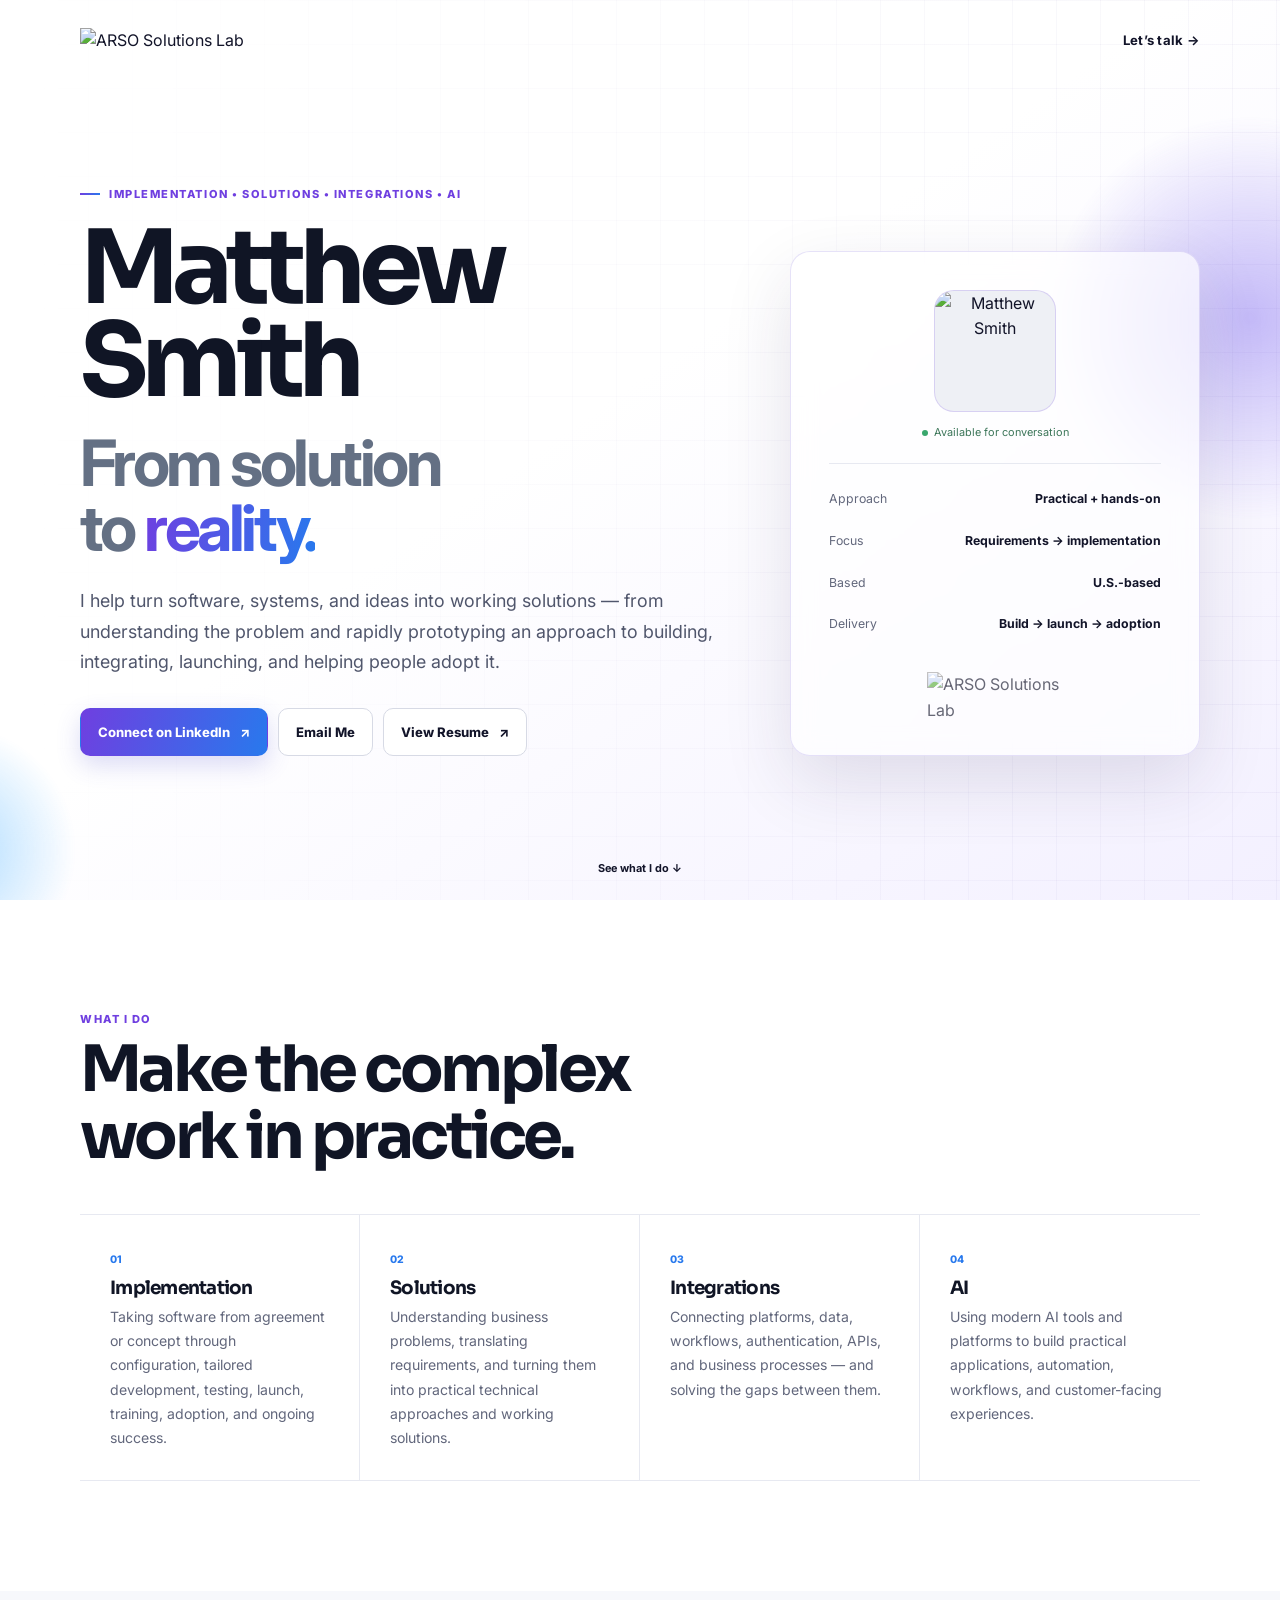
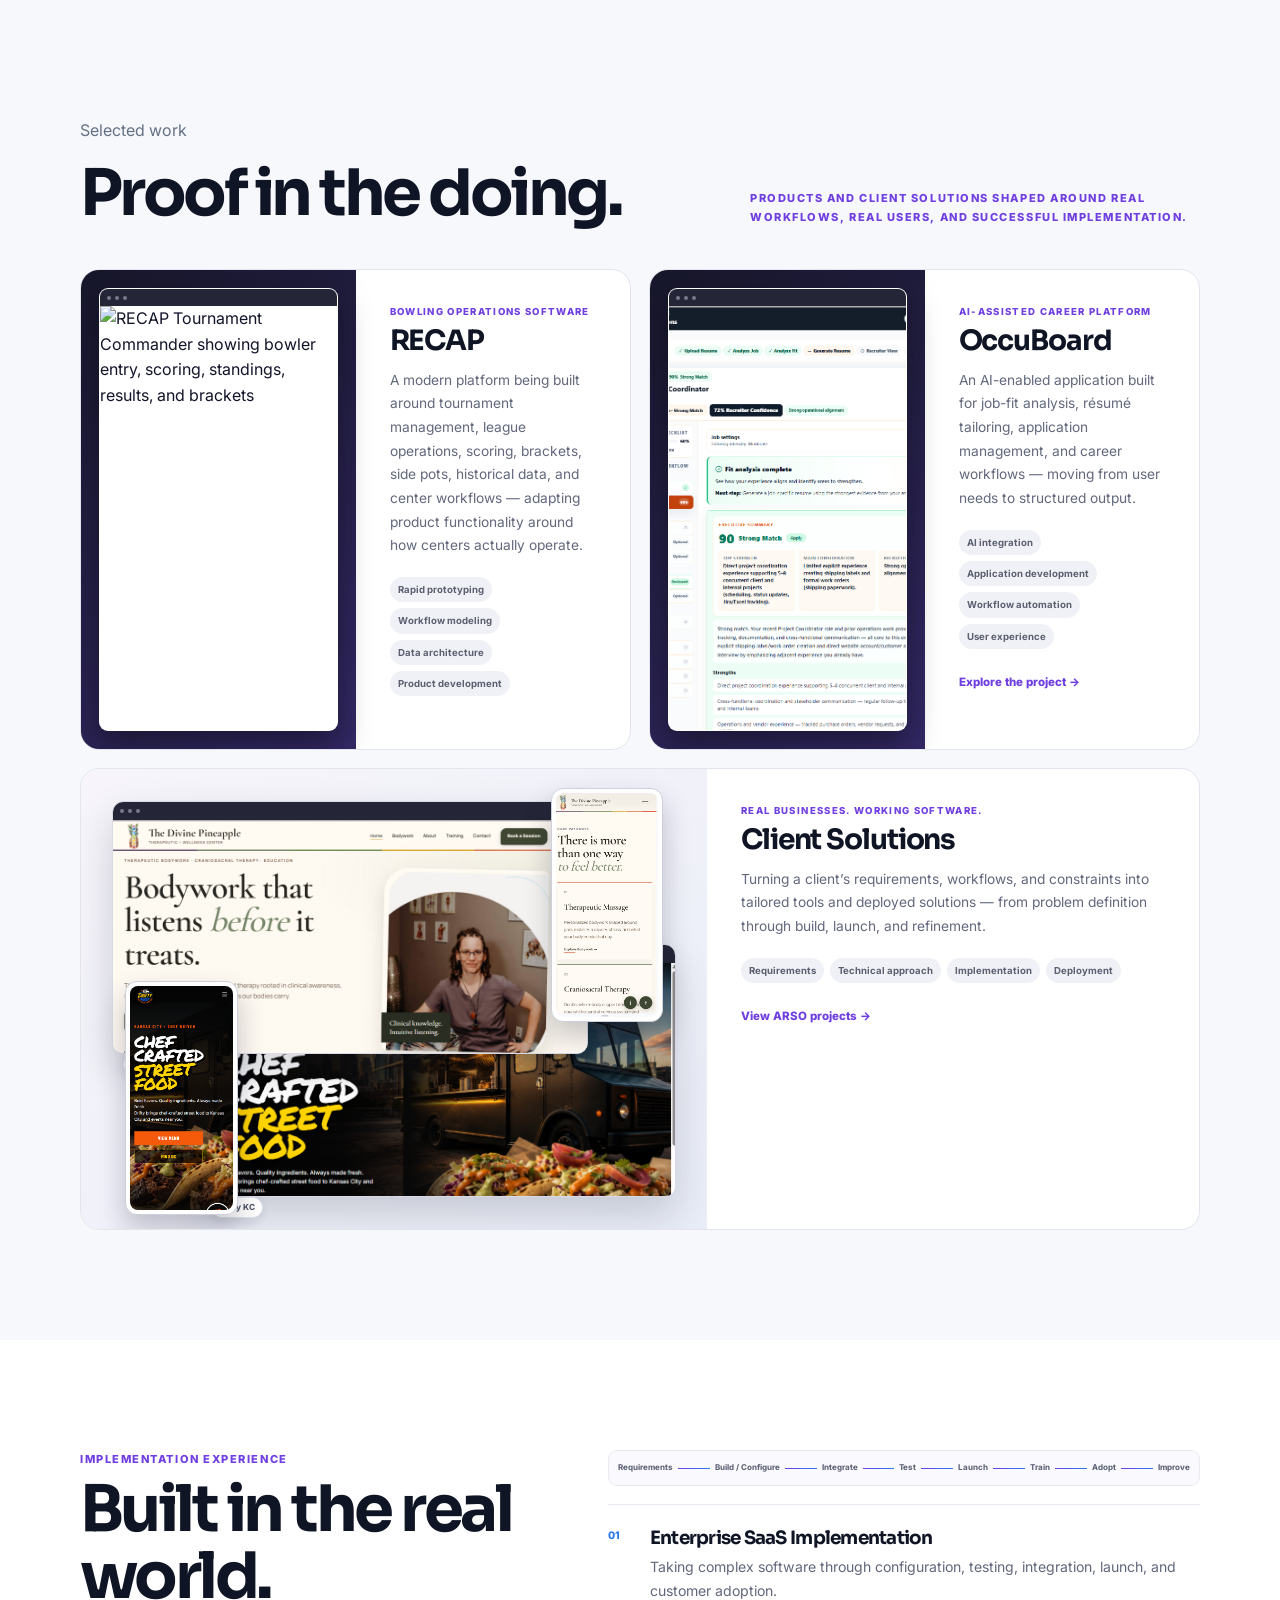
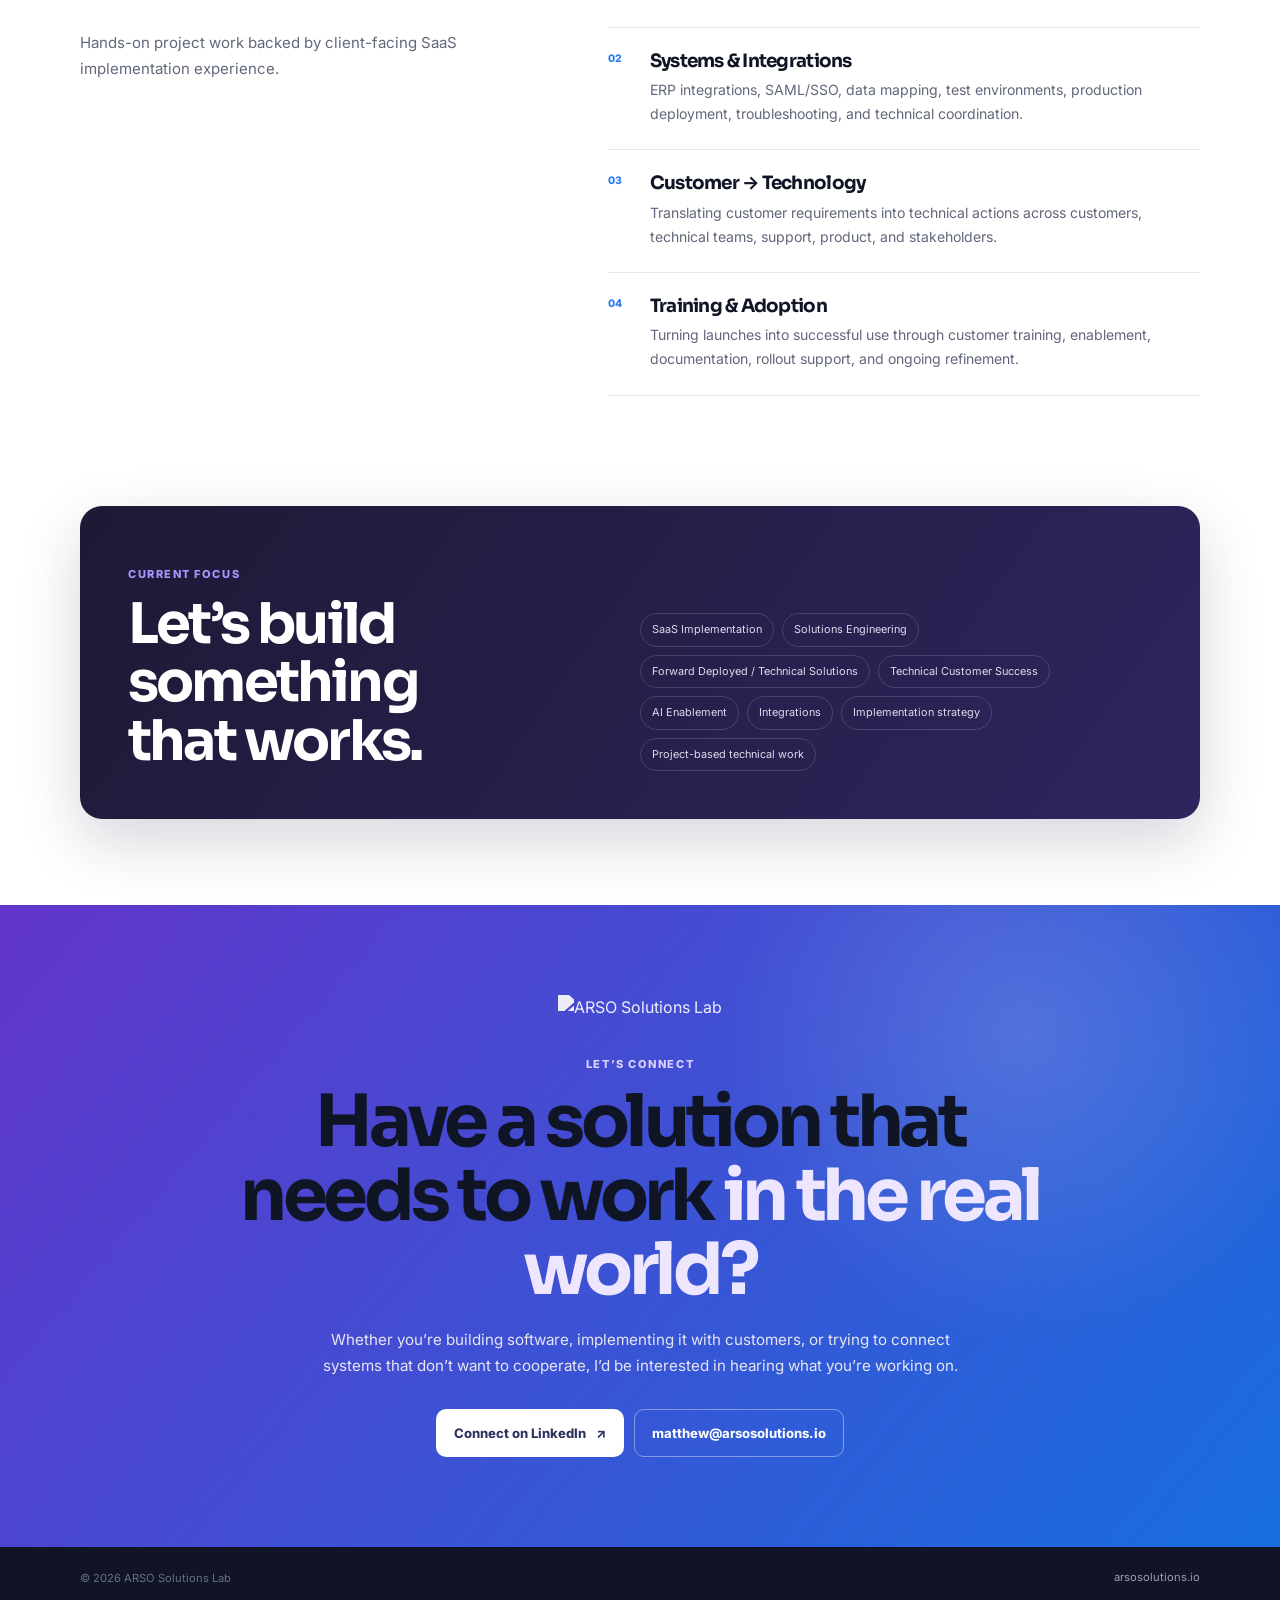
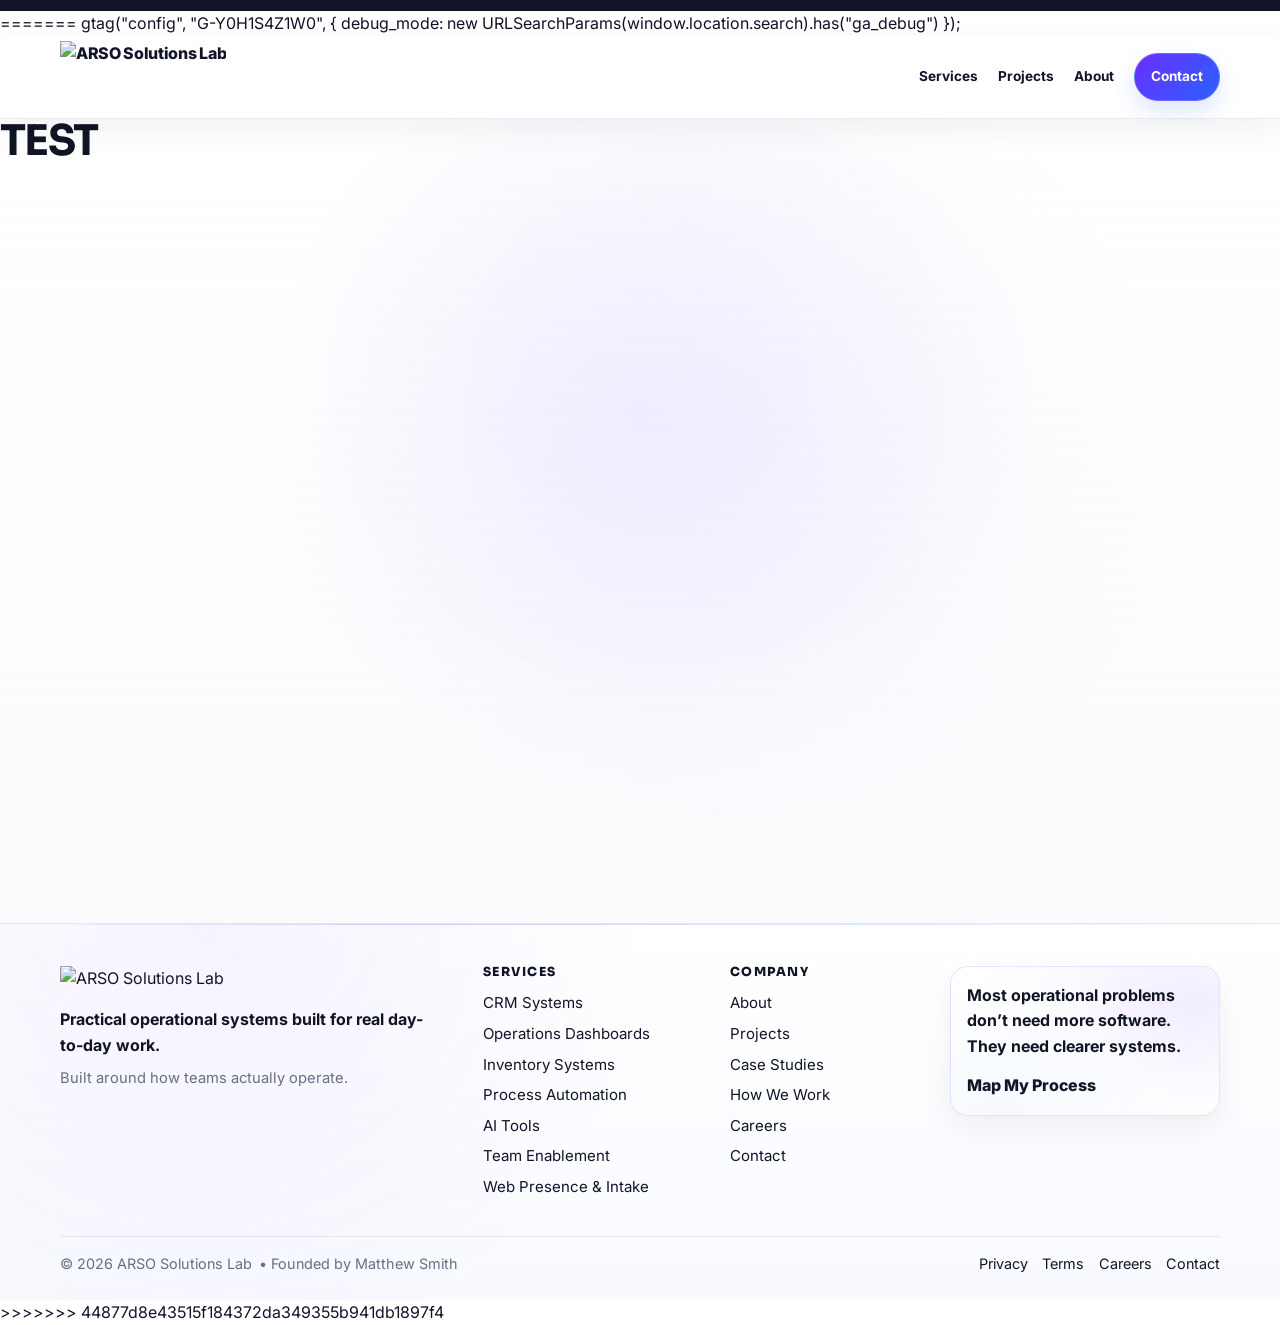
==== connect.html @ ba3b6a8f "Update connect.html" ====
<!DOCTYPE html>
<html lang="en">
  <head>
    <script async src="https://www.googletagmanager.com/gtag/js?id=G-Y0H1S4Z1W0"></script>
    <script>
      window.dataLayer = window.dataLayer || [];
      function gtag(){dataLayer.push(arguments);}
      gtag("js", new Date());
<<<<<<< HEAD
      gtag("config", "G-Y0H1S4Z1W0", { debug_mode: new URLSearchParams(window.location.search).has("ga_debug") });
    </script>
    <meta charset="UTF-8" />
    <meta name="viewport" content="width=device-width, initial-scale=1.0" />
    <title>Matthew Smith | Implementation, Solutions, Integrations &amp; AI</title>
    <meta name="description" content="Connect with Matthew Smith of ARSO Solutions Lab about SaaS implementation, solutions engineering, integrations, workflow design, and practical AI solutions." />
    <meta name="keywords" content="Matthew Smith, ARSO Solutions Lab, SaaS implementation, solutions engineering, integrations, AI solutions" />
    <link rel="canonical" href="https://www.arsosolutions.io/connect.html" />
    <meta property="og:site_name" content="ARSO Solutions Lab" />
    <meta property="og:type" content="profile" />
    <meta property="og:url" content="https://www.arsosolutions.io/connect.html" />
    <meta property="og:title" content="Matthew Smith | Implementation, Solutions, Integrations &amp; AI" />
    <meta property="og:description" content="Turning software, systems, and ideas into working solutions." />
    <meta property="og:image" content="https://www.arsosolutions.io/Assets/arso-social-preview.png" />
    <meta name="twitter:card" content="summary_large_image" />
    <meta name="twitter:title" content="Matthew Smith | Implementation, Solutions, Integrations &amp; AI" />
    <meta name="twitter:description" content="Turning software, systems, and ideas into working solutions." />
    <meta name="twitter:image" content="https://www.arsosolutions.io/Assets/arso-social-preview.png" />
    <script type="application/ld+json">
      {
        "@context": "https://schema.org",
        "@type": "Person",
        "@id": "https://www.arsosolutions.io/#matthew-smith",
        "name": "Matthew Smith",
        "url": "https://www.arsosolutions.io/connect.html",
        "sameAs": ["https://www.linkedin.com/in/matthew-smith-72626631/"],
        "knowsAbout": ["SaaS implementation", "Solutions engineering", "Systems integration", "Artificial intelligence", "Workflow design"],
        "worksFor": { "@id": "https://www.arsosolutions.io/#organization", "@type": "Organization", "name": "ARSO Solutions Lab", "url": "https://www.arsosolutions.io" }
      }
    </script>
    <link rel="preconnect" href="https://fonts.googleapis.com" />
    <link rel="preconnect" href="https://fonts.gstatic.com" crossorigin />
    <link href="https://fonts.googleapis.com/css2?family=Inter:wght@400;500;600;700;800&amp;display=swap" rel="stylesheet" />
    <link rel="stylesheet" href="styles.css" />
    <link rel="icon" type="image/svg+xml" href="/Assets/favicon.svg" />
    <link rel="apple-touch-icon" href="/Assets/apple-touch-icon.svg" />
    <script>
      (function(c,l,a,r,i,t,y){c[a]=c[a]||function(){(c[a].q=c[a].q||[]).push(arguments)};t=l.createElement(r);t.async=1;t.src="https://www.clarity.ms/tag/"+i;y=l.getElementsByTagName(r)[0];y.parentNode.insertBefore(t,y);})(window, document, "clarity", "script", "x68gd35o7h");
    </script>
  </head>
  <body class="connect-page">
    <a class="connect-skip" href="#main">Skip to content</a>
    <header class="connect-header">
      <div class="connect-shell connect-nav">
        <a href="index.html" aria-label="ARSO Solutions Lab home"><img src="/Assets/logo-full.svg" alt="ARSO Solutions Lab" /></a>
        <a class="connect-nav-link" href="#contact">Let&rsquo;s talk <span aria-hidden="true">&rarr;</span></a>
      </div>
    </header>

    <main id="main">
      <section class="connect-hero" aria-labelledby="connect-title">
        <div class="connect-orb connect-orb-one" aria-hidden="true"></div>
        <div class="connect-orb connect-orb-two" aria-hidden="true"></div>
        <div class="connect-shell connect-hero-grid">
          <div class="connect-hero-copy">
            <p class="connect-kicker"><span></span> Implementation &bull; Solutions &bull; Integrations &bull; AI</p>
            <h1 id="connect-title">Matthew Smith</h1>
            <p class="connect-mantra">From solution<br />to <em>reality.</em></p>
            <p class="connect-lead">I help turn software, systems, and ideas into working solutions &mdash; from understanding the problem and rapidly prototyping an approach to building, integrating, launching, and helping people adopt it.</p>
            <div class="connect-actions">
              <a class="connect-btn connect-btn-primary" href="https://www.linkedin.com/in/matthew-smith-72626631/" target="_blank" rel="noopener noreferrer">Connect on LinkedIn <span aria-hidden="true">&nearr;</span></a>
              <a class="connect-btn connect-btn-secondary" href="mailto:matthew@arsosolutions.io">Email Me</a>
              <a class="connect-btn connect-btn-secondary" href="/Assets/Matthew_Smith_Implementation_Solutions_Resume_v2.pdf" target="_blank" rel="noopener noreferrer">View Resume <span aria-hidden="true">&nearr;</span></a>
            </div>
          </div>
          <aside class="connect-signal-card" aria-label="Matthew Smith professional profile">
            <div class="signal-top">
              <div class="signal-photo">
                <img src="/Assets/Headshot.png" alt="Matthew Smith" />
              </div>
              <i>Available for conversation</i>
            </div>
            <dl>
              <div><dt>Approach</dt><dd>Practical + hands-on</dd></div>
              <div><dt>Focus</dt><dd>Requirements &rarr; implementation</dd></div>
              <div><dt>Based</dt><dd>U.S.-based</dd></div>
              <div><dt>Delivery</dt><dd>Build &rarr; launch &rarr; adoption</dd></div>
            </dl>
            <img class="signal-logo" src="/Assets/logo-full.svg" alt="ARSO Solutions Lab" />
          </aside>
        </div>
        <a class="connect-scroll" href="#capabilities">See what I do <span aria-hidden="true">&darr;</span></a>
      </section>

      <section id="capabilities" class="connect-section connect-capabilities" aria-labelledby="capabilities-title">
        <div class="connect-shell">
          <div class="connect-heading"><p>What I do</p><h2 id="capabilities-title">Make the complex<br />work in practice.</h2></div>
          <div class="capability-grid">
            <article><span>01</span><h3>Implementation</h3><p>Taking software from agreement or concept through configuration, tailored development, testing, launch, training, adoption, and ongoing success.</p></article>
            <article><span>02</span><h3>Solutions</h3><p>Understanding business problems, translating requirements, and turning them into practical technical approaches and working solutions.</p></article>
            <article><span>03</span><h3>Integrations</h3><p>Connecting platforms, data, workflows, authentication, APIs, and business processes &mdash; and solving the gaps between them.</p></article>
            <article><span>04</span><h3>AI</h3><p>Using modern AI tools and platforms to build practical applications, automation, workflows, and customer-facing experiences.</p></article>
          </div>
        </div>
      </section>

      <section class="connect-section connect-work" aria-labelledby="work-title">
        <div class="connect-shell">
          <div class="connect-heading connect-heading-row"><div><p>Selected work</p><h2 id="work-title">Proof in the doing.</h2></div><p class="heading-note">Products and client solutions shaped around real workflows, real users, and successful implementation.</p></div>
          <div class="work-grid">
            <article class="work-card work-card-recap">
              <div class="work-visual recap-visual">
                <div class="app-frame"><span class="frame-bar" aria-hidden="true"><i></i><i></i><i></i></span><img src="/Assets/RECAP-temp.png" alt="RECAP Tournament Commander showing bowler entry, scoring, standings, results, and brackets" loading="lazy" /></div>
              </div>
              <div class="work-copy"><p>Bowling operations software</p><h3>RECAP</h3><p>A modern platform being built around tournament management, league operations, scoring, brackets, side pots, historical data, and center workflows &mdash; adapting product functionality around how centers actually operate.</p><ul><li>Rapid prototyping</li><li>Workflow modeling</li><li>Data architecture</li><li>Product development</li></ul></div>
            </article>
            <article class="work-card work-card-occu">
              <div class="work-visual occu-visual"><div class="app-frame"><span class="frame-bar" aria-hidden="true"><i></i><i></i><i></i></span><img src="/Assets/occuboard-analysis.png" alt="OccuBoard AI fit analysis showing match score, recruiter confidence, strengths, and considerations" loading="lazy" /></div></div>
              <div class="work-copy"><p>AI-assisted career platform</p><h3>OccuBoard</h3><p>An AI-enabled application built for job-fit analysis, r&eacute;sum&eacute; tailoring, application management, and career workflows &mdash; moving from user needs to structured output.</p><ul><li>AI integration</li><li>Application development</li><li>Workflow automation</li><li>User experience</li></ul><a href="solutions.html">Explore the project <span aria-hidden="true">&rarr;</span></a></div>
            </article>
            <article class="work-card work-card-client">
              <div class="work-visual client-ui" aria-label="Examples of real ARSO solution interfaces">
                <div class="client-browser client-browser-divine"><span class="frame-bar" aria-hidden="true"><i></i><i></i><i></i></span><img src="/Assets/divinepineapple-desktop.png" alt="The Divine Pineapple deployed desktop website" loading="lazy" /><small>The Divine Pineapple</small></div>
                <div class="client-browser client-browser-drifty"><span class="frame-bar" aria-hidden="true"><i></i><i></i><i></i></span><img src="/Assets/drifty-desktop.png" alt="Drifty KC deployed desktop website" loading="lazy" /><small>Drifty KC</small></div>
                <div class="client-phone client-phone-divine"><img src="/Assets/divinepineapple-mobile.png" alt="The Divine Pineapple mobile website" loading="lazy" /></div>
                <div class="client-phone client-phone-drifty"><img src="/Assets/drifty-mobile.png" alt="Drifty KC mobile website" loading="lazy" /></div>
              </div>
              <div class="work-copy"><p>Real businesses. Working software.</p><h3>Client Solutions</h3><p>Turning a client&rsquo;s requirements, workflows, and constraints into tailored tools and deployed solutions &mdash; from problem definition through build, launch, and refinement.</p><ul><li>Requirements</li><li>Technical approach</li><li>Implementation</li><li>Deployment</li></ul><a href="projects.html">View ARSO projects <span aria-hidden="true">&rarr;</span></a></div>
            </article>
          </div>
        </div>
      </section>

      <section class="connect-section connect-experience" aria-labelledby="experience-title">
        <div class="connect-shell experience-grid">
          <div class="connect-heading"><p>Implementation experience</p><h2 id="experience-title">Built in the real world.</h2><p>Hands-on project work backed by client-facing SaaS implementation experience.</p></div>
          <div class="experience-content">
            <p class="experience-lifecycle" aria-label="Implementation lifecycle"><span>Requirements</span><i></i><span>Build / Configure</span><i></i><span>Integrate</span><i></i><span>Test</span><i></i><span>Launch</span><i></i><span>Train</span><i></i><span>Adopt</span><i></i><span>Improve</span></p>
          <div class="experience-list">
            <article><span>01</span><div><h3>Enterprise SaaS Implementation</h3><p>Taking complex software through configuration, testing, integration, launch, and customer adoption.</p></div></article>
            <article><span>02</span><div><h3>Systems &amp; Integrations</h3><p>ERP integrations, SAML/SSO, data mapping, test environments, production deployment, troubleshooting, and technical coordination.</p></div></article>
            <article><span>03</span><div><h3>Customer &rarr; Technology</h3><p>Translating customer requirements into technical actions across customers, technical teams, support, product, and stakeholders.</p></div></article>
            <article><span>04</span><div><h3>Training &amp; Adoption</h3><p>Turning launches into successful use through customer training, enablement, documentation, rollout support, and ongoing refinement.</p></div></article>
          </div>
          </div>
        </div>
      </section>

      <section class="connect-focus" aria-labelledby="focus-title">
          <div class="connect-shell focus-card"><div><p>Current focus</p><h2 id="focus-title">Let&rsquo;s build something<br />that works.</h2></div><ul><li>SaaS Implementation</li><li>Solutions Engineering</li><li>Forward Deployed / Technical Solutions</li><li>Technical Customer Success</li><li>AI Enablement</li><li>Integrations</li><li>Implementation strategy</li><li>Project-based technical work</li></ul></div>
      </section>

      <section id="contact" class="connect-cta" aria-labelledby="cta-title">
        <div class="connect-shell">
          <img src="/Assets/logo-full-light.svg" alt="ARSO Solutions Lab" />
          <p>Let&rsquo;s connect</p>
          <h2 id="cta-title">Have a solution that needs to work <em>in the real world?</em></h2>
          <p>Whether you&rsquo;re building software, implementing it with customers, or trying to connect systems that don&rsquo;t want to cooperate, I&rsquo;d be interested in hearing what you&rsquo;re working on.</p>
          <div class="connect-actions"><a class="connect-btn connect-btn-light" href="https://www.linkedin.com/in/matthew-smith-72626631/" target="_blank" rel="noopener noreferrer">Connect on LinkedIn <span aria-hidden="true">&nearr;</span></a><a class="connect-btn connect-btn-outline-light" href="mailto:matthew@arsosolutions.io">matthew@arsosolutions.io</a></div>
        </div>
      </section>
    </main>
    <footer class="connect-footer"><div class="connect-shell"><p>&copy; 2026 ARSO Solutions Lab</p><a href="index.html">arsosolutions.io</a></div></footer>
    <script src="arso-polish.js"></script>
    <script src="ga4-events.js"></script><div>    </div>
=======
      gtag("config", "G-Y0H1S4Z1W0", {
        debug_mode: new URLSearchParams(window.location.search).has("ga_debug")
      });
    </script>
    <meta charset="UTF-8" />
    <meta name="viewport" content="width=device-width, initial-scale=1.0" />
    <title>Solutions | ARSO Solutions Lab</title>
    <meta
      name="description"
      content="Explore practical AI solutions, workflow automation, and software built by ARSO Solutions Lab to solve real business problems."
    />
    <link rel="canonical" href="https://www.arsosolutions.io/solutions.html" />
    <meta property="og:site_name" content="ARSO Solutions Lab" />
    <meta property="og:type" content="website" />
    <meta property="og:url" content="https://www.arsosolutions.io/solutions.html" />
    <meta property="og:title" content="Solutions | ARSO Solutions Lab" />
    <meta property="og:description" content="Explore practical AI solutions, workflow automation, and software built by ARSO Solutions Lab to solve real business problems." />
    <meta property="og:image" content="https://www.arsosolutions.io/Assets/arso-social-preview.png" />
    <meta property="og:image:type" content="image/png" />
    <meta property="og:image:width" content="1200" />
    <meta property="og:image:height" content="630" />
    <meta name="twitter:card" content="summary_large_image" />
    <meta name="twitter:title" content="Solutions | ARSO Solutions Lab" />
    <meta name="twitter:description" content="Explore practical AI solutions, workflow automation, and software built by ARSO Solutions Lab to solve real business problems." />
    <meta name="twitter:image" content="https://www.arsosolutions.io/Assets/arso-social-preview.png" />
    <link rel="preconnect" href="https://fonts.googleapis.com" />
    <link rel="preconnect" href="https://fonts.gstatic.com" crossorigin />
    <link
      href="https://fonts.googleapis.com/css2?family=Inter:wght@400;500;600;700;800&display=swap"
      rel="stylesheet"
    />
    <link rel="stylesheet" href="styles.css" />
    <link rel="icon" type="image/png" href="/Assets/favicon.svg" />
    <link rel="icon" type="image/png" sizes="32x32" href="/Assets/favicon-32.svg" />
    <link rel="icon" type="image/png" sizes="16x16" href="/Assets/favicon-16.svg" />
    <link rel="apple-touch-icon" href="/Assets/apple-touch-icon.svg" />
    <script type="text/javascript">
        (function(c,l,a,r,i,t,y){
            c[a]=c[a]||function(){(c[a].q=c[a].q||[]).push(arguments)};
            t=l.createElement(r);t.async=1;t.src="https://www.clarity.ms/tag/"+i;
            y=l.getElementsByTagName(r)[0];y.parentNode.insertBefore(t,y);
        })(window, document, "clarity", "script", "x68gd35o7h");
    </script>
  </head>
  <body class="solutions-page">
    <header class="site-header">
      <div class="container nav">
        <a class="brand" href="index.html">
          <img src="/Assets/logo-full.svg" alt="ARSO Solutions Lab" class="logo logo-full" />
          <img src="/Assets/logo-compact1.svg" alt="AR" class="logo logo-compact" />
        </a>

        <nav class="nav-links">
          <a href="services.html">Services</a>
          <a href="projects.html">Projects</a>
          <a href="about.html">About</a>
          <a href="index.html#contact" class="btn btn-sm">Contact</a>
        </nav>
      </div>
    </header>

<main class="solutions-main">
<section id="hero" class="solutions-hero" aria-labelledby="solutions-hero-title">
    <h2>TEST</h2>
  </section>
</main>

    <footer class="site-footer">
      <div class="container footer-grid">
        <div class="footer-brand">
          <a href="index.html" aria-label="ARSO Solutions Lab home">
            <img src="/Assets/logo-full.svg" alt="ARSO Solutions Lab" class="footer-logo" />
          </a>
          <p>Practical operational systems built for real day-to-day work.</p>
          <span>Built around how teams actually operate.</span>
        </div>

        <nav class="footer-nav" aria-label="Footer services navigation">
          <h3>Services</h3>
          <a href="crm-operations.html">CRM Systems</a>
          <a href="services.html#service-dashboards">Operations Dashboards</a>
          <a href="inventory-visibility.html">Inventory Systems</a>
          <a href="services.html#service-ai">Process Automation</a>
          <a href="ai-workflow-assistant.html">AI Tools</a>
          <a href="services.html#service-training">Team Enablement</a>
          <a href="services.html#service-web-presence">Web Presence &amp; Intake</a>
        </nav>

        <nav class="footer-nav" aria-label="Footer company navigation">
          <h3>Company</h3>
          <a href="about.html">About</a>
          <a href="projects.html">Projects</a>
          <a href="case-studies.html">Case Studies</a>
          <a href="index.html#how-we-work">How We Work</a>
          <a href="careers.html">Careers</a>
          <a href="index.html#contact">Contact</a>
        </nav>

        <div class="footer-cta">
          <p>Most operational problems don&rsquo;t need more software. They need clearer systems.</p>
          <a href="index.html#contact" class="footer-cta-link">Map My Process</a>
        </div>
      </div>

      <div class="container footer-bottom">
        <p class="footer-credit"><span>&copy; 2026 ARSO Solutions Lab</span><span class="footer-founder-credit"><span aria-hidden="true">&bull;</span> Founded by Matthew Smith</span></p>
        <nav aria-label="Footer legal navigation">
          <a href="privacy.html">Privacy</a>
          <a href="terms.html">Terms</a>
          <a href="careers.html">Careers</a>
          <a href="index.html#contact">Contact</a>
        </nav>
      </div>
    </footer>

    <script>
      const header = document.querySelector("header");
      let headerIsCompact = false;

      function updateHeaderLogo() {
        const shouldCompact = !headerIsCompact && window.scrollY > 120;
        const shouldExpand = headerIsCompact && window.scrollY < 40;

        if (shouldCompact) {
          header.classList.add("scrolled");
          headerIsCompact = true;
        } else if (shouldExpand) {
          header.classList.remove("scrolled");
          headerIsCompact = false;
        }
      }

      window.addEventListener("scroll", updateHeaderLogo, { passive: true });
      updateHeaderLogo();
    </script>
    <script>
      const solutionsScrollCue = document.querySelector(".solutions-scroll-cue");

      function updateSolutionsScrollCue() {
        if (!solutionsScrollCue) return;
        solutionsScrollCue.classList.toggle("is-hidden", window.scrollY > 24);
      }

      window.addEventListener("scroll", updateSolutionsScrollCue, { passive: true });
      updateSolutionsScrollCue();
    </script>
    <script>
      const claritySection = document.querySelector(".solutions-clarity");

      if (claritySection) {
        const revealClarity = () => claritySection.classList.add("is-revealed");

        if (window.matchMedia("(prefers-reduced-motion: reduce)").matches) {
          revealClarity();
        } else {
          const clarityObserver = new IntersectionObserver(
            (entries, observer) => {
              entries.forEach((entry) => {
                if (entry.isIntersecting) {
                  revealClarity();
                  observer.unobserve(entry.target);
                }
              });
            },
            { threshold: 0.62, rootMargin: "-4% 0px -4% 0px" }
          );

          clarityObserver.observe(claritySection);
        }
      }
    </script>
    <script src="arso-polish.js"></script>
    <script src="ga4-events.js"></script>
    <!-- ==========================================
     Image Lightbox
=========================================== -->
<div id="image-lightbox" class="image-lightbox">

    <span class="lightbox-close">&times;</span>

    <img
        id="lightbox-image"
        class="lightbox-image"
        src=""
        alt="Expanded Screenshot"
    >

</div>
<script>

const lightbox = document.getElementById("image-lightbox");
const lightboxImage = document.getElementById("lightbox-image");

document.querySelectorAll(".lightbox-trigger").forEach(img => {

    img.addEventListener("click", () => {

        lightboxImage.src = img.src;
        lightboxImage.alt = img.alt;

        lightbox.classList.add("active");

        document.body.style.overflow = "hidden";

    });

});

function closeLightbox(){

    lightbox.classList.remove("active");

    document.body.style.overflow = "";

}

document.querySelector(".lightbox-close")
    .addEventListener("click", closeLightbox);

lightbox.addEventListener("click", e => {

    if(e.target === lightbox){

        closeLightbox();

    }

});

document.addEventListener("keydown", e => {

    if(e.key === "Escape"){

        closeLightbox();

    }

});

</script>

>>>>>>> 44877d8e43515f184372da349355b941db1897f4
  </body>
</html>
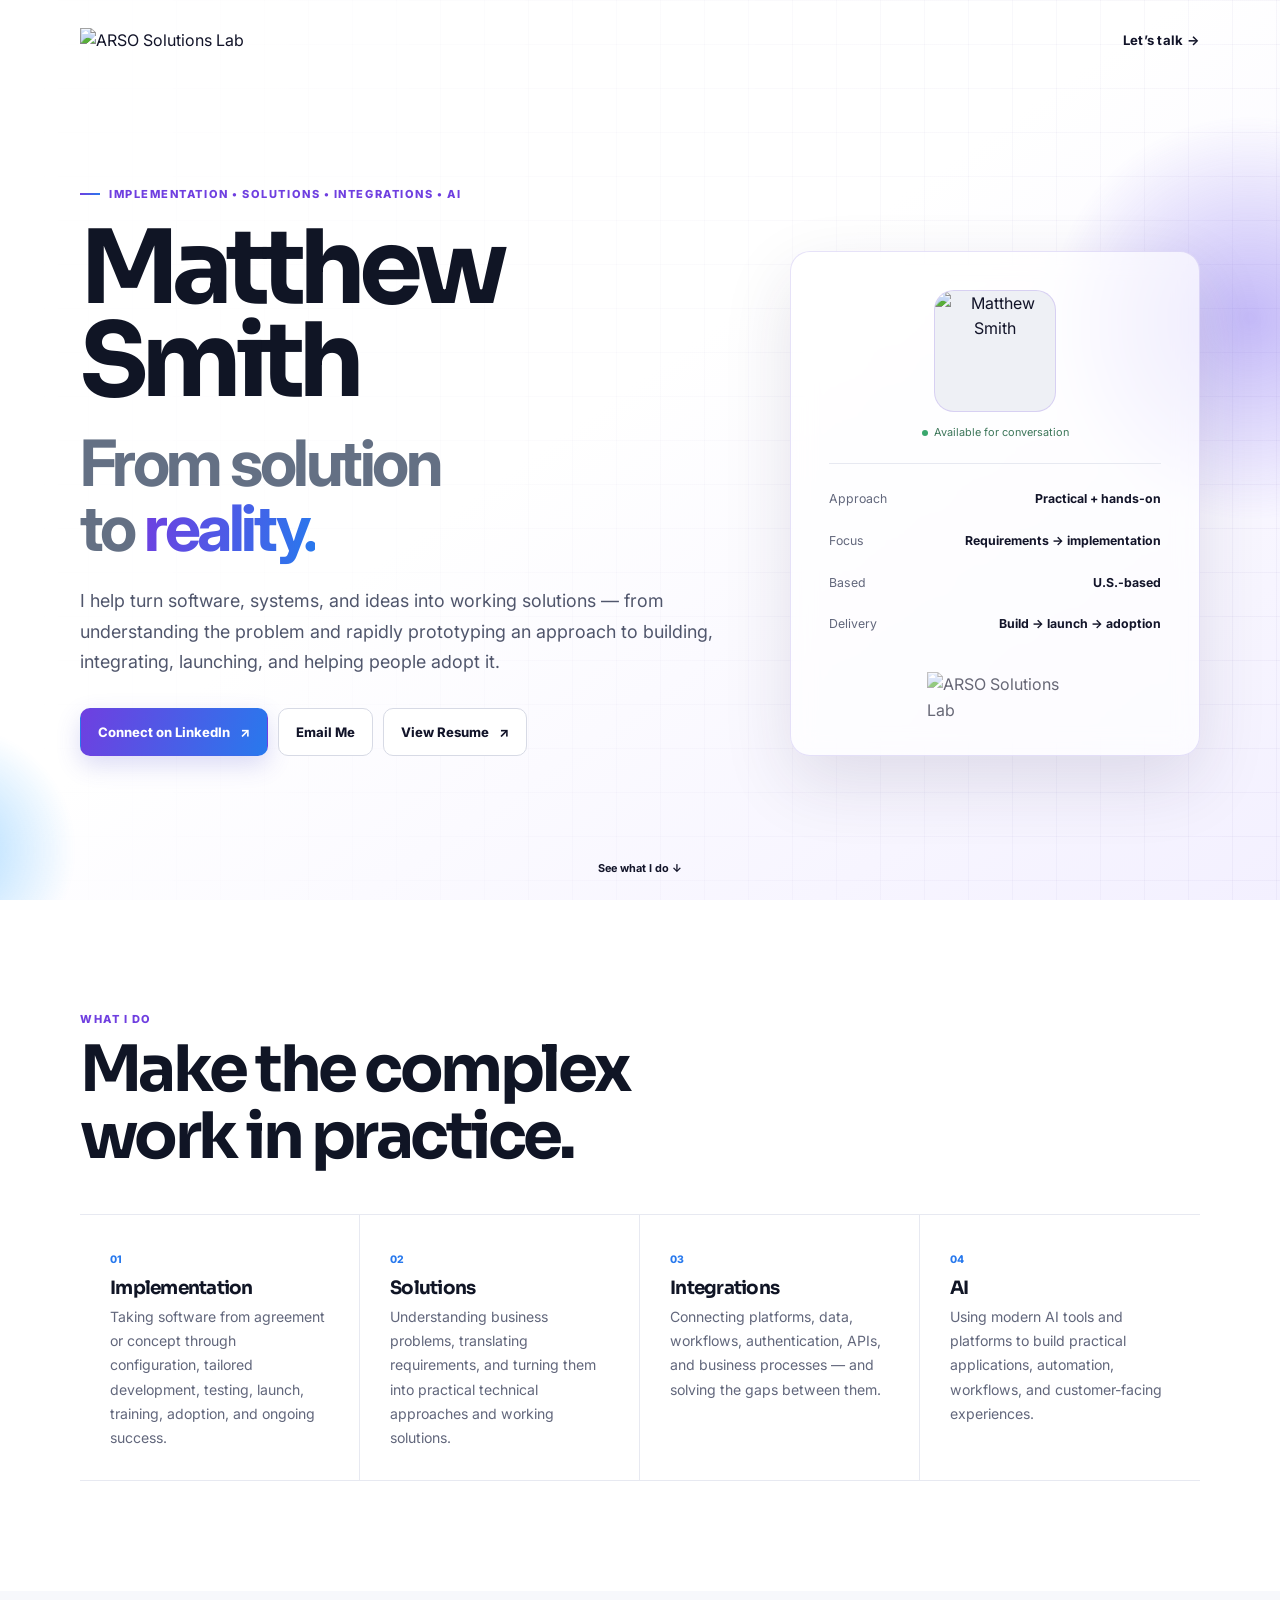
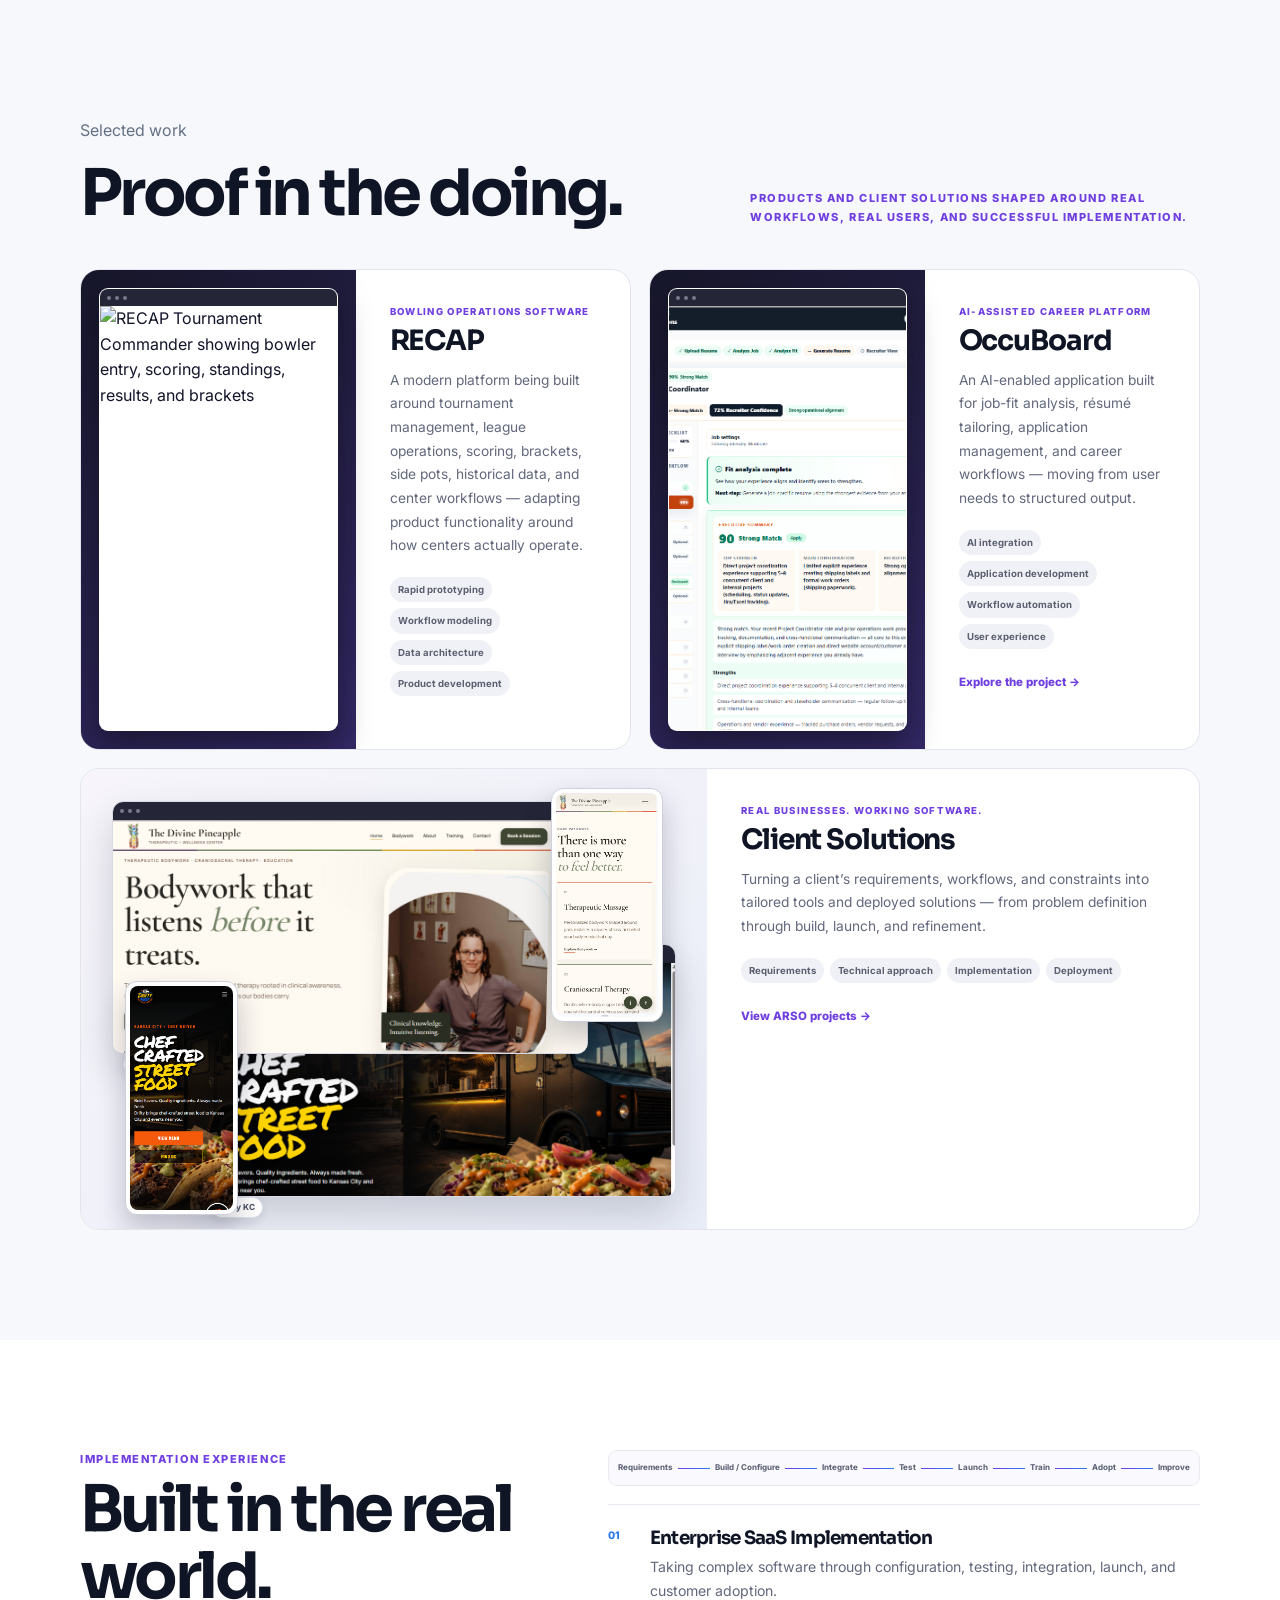
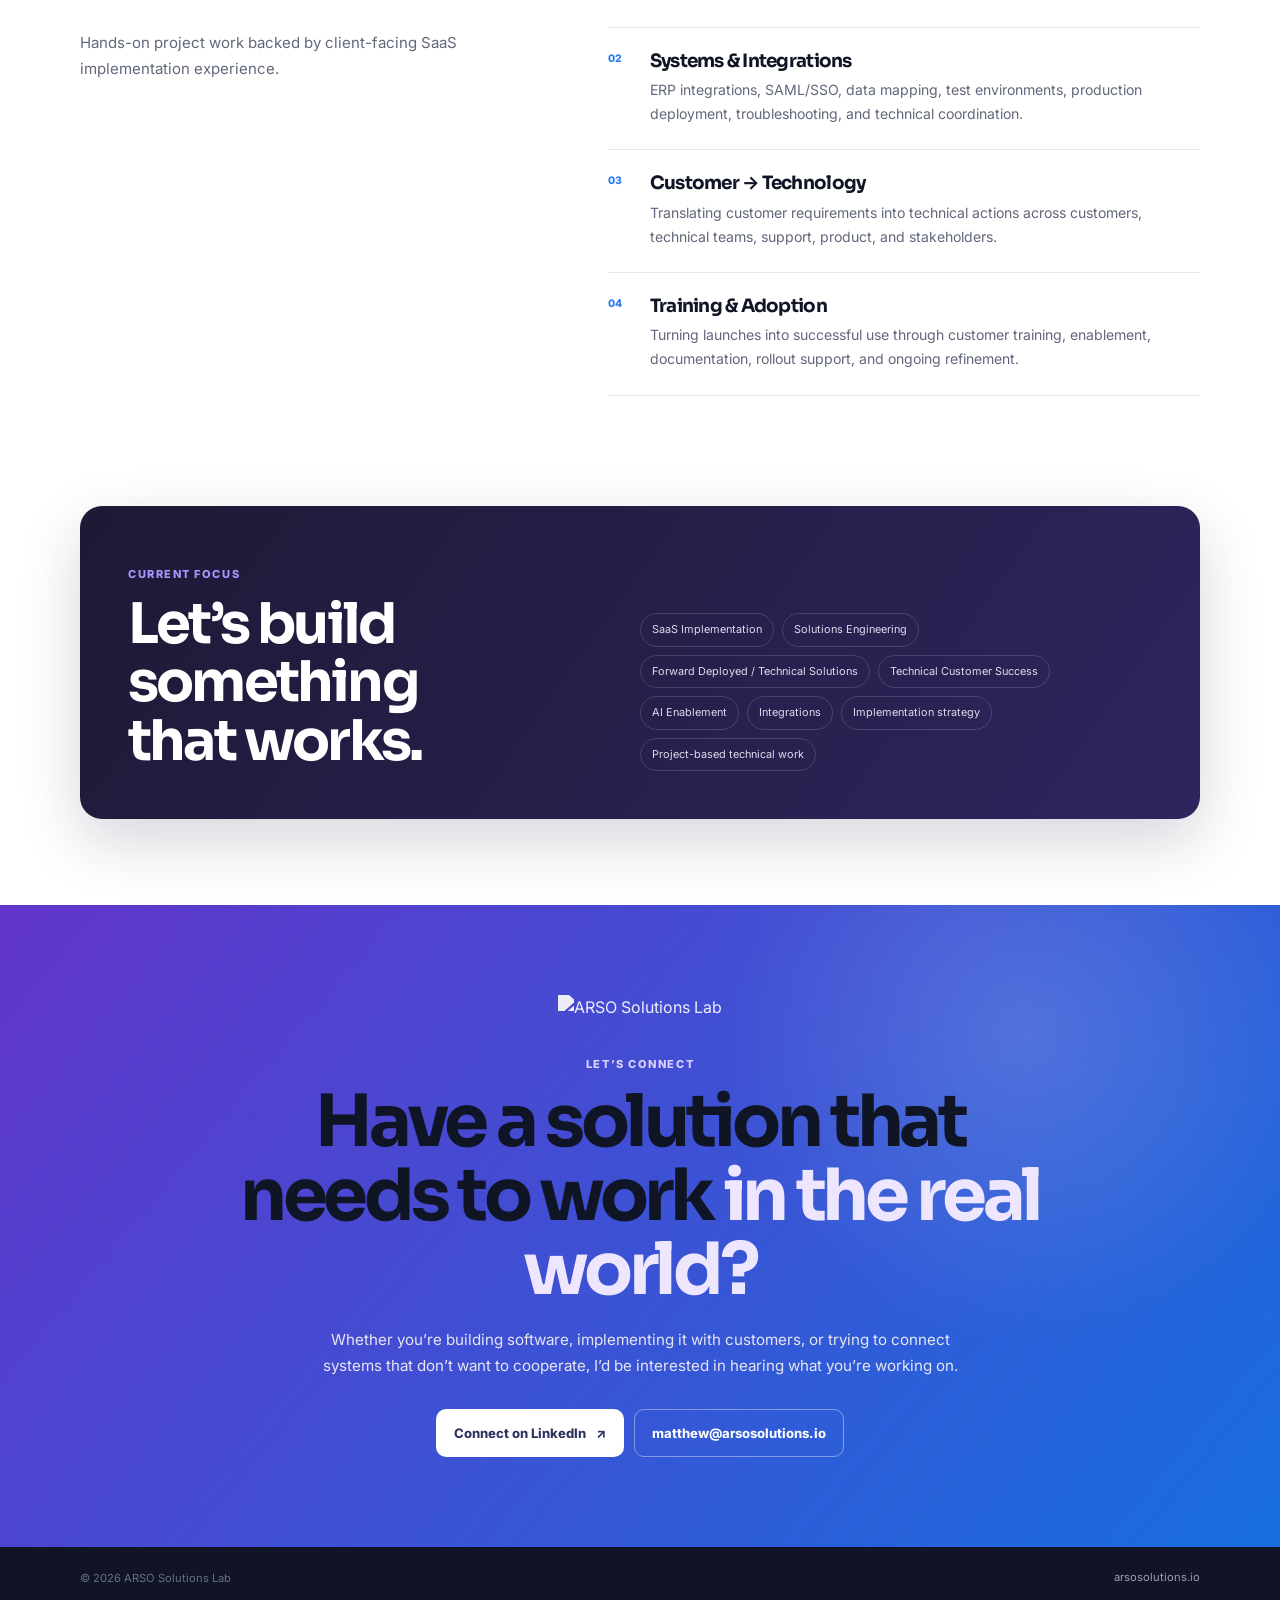
==== commit f9baf04e: "Update connect.html" ====
--- a/connect.html
+++ b/connect.html
@@ -6,7 +6,6 @@
       window.dataLayer = window.dataLayer || [];
       function gtag(){dataLayer.push(arguments);}
       gtag("js", new Date());
-<<<<<<< HEAD
       gtag("config", "G-Y0H1S4Z1W0", { debug_mode: new URLSearchParams(window.location.search).has("ga_debug") });
     </script>
     <meta charset="UTF-8" />
@@ -161,249 +160,6 @@
     </main>
     <footer class="connect-footer"><div class="connect-shell"><p>&copy; 2026 ARSO Solutions Lab</p><a href="index.html">arsosolutions.io</a></div></footer>
     <script src="arso-polish.js"></script>
-    <script src="ga4-events.js"></script><div>    </div>
-=======
-      gtag("config", "G-Y0H1S4Z1W0", {
-        debug_mode: new URLSearchParams(window.location.search).has("ga_debug")
-      });
-    </script>
-    <meta charset="UTF-8" />
-    <meta name="viewport" content="width=device-width, initial-scale=1.0" />
-    <title>Solutions | ARSO Solutions Lab</title>
-    <meta
-      name="description"
-      content="Explore practical AI solutions, workflow automation, and software built by ARSO Solutions Lab to solve real business problems."
-    />
-    <link rel="canonical" href="https://www.arsosolutions.io/solutions.html" />
-    <meta property="og:site_name" content="ARSO Solutions Lab" />
-    <meta property="og:type" content="website" />
-    <meta property="og:url" content="https://www.arsosolutions.io/solutions.html" />
-    <meta property="og:title" content="Solutions | ARSO Solutions Lab" />
-    <meta property="og:description" content="Explore practical AI solutions, workflow automation, and software built by ARSO Solutions Lab to solve real business problems." />
-    <meta property="og:image" content="https://www.arsosolutions.io/Assets/arso-social-preview.png" />
-    <meta property="og:image:type" content="image/png" />
-    <meta property="og:image:width" content="1200" />
-    <meta property="og:image:height" content="630" />
-    <meta name="twitter:card" content="summary_large_image" />
-    <meta name="twitter:title" content="Solutions | ARSO Solutions Lab" />
-    <meta name="twitter:description" content="Explore practical AI solutions, workflow automation, and software built by ARSO Solutions Lab to solve real business problems." />
-    <meta name="twitter:image" content="https://www.arsosolutions.io/Assets/arso-social-preview.png" />
-    <link rel="preconnect" href="https://fonts.googleapis.com" />
-    <link rel="preconnect" href="https://fonts.gstatic.com" crossorigin />
-    <link
-      href="https://fonts.googleapis.com/css2?family=Inter:wght@400;500;600;700;800&display=swap"
-      rel="stylesheet"
-    />
-    <link rel="stylesheet" href="styles.css" />
-    <link rel="icon" type="image/png" href="/Assets/favicon.svg" />
-    <link rel="icon" type="image/png" sizes="32x32" href="/Assets/favicon-32.svg" />
-    <link rel="icon" type="image/png" sizes="16x16" href="/Assets/favicon-16.svg" />
-    <link rel="apple-touch-icon" href="/Assets/apple-touch-icon.svg" />
-    <script type="text/javascript">
-        (function(c,l,a,r,i,t,y){
-            c[a]=c[a]||function(){(c[a].q=c[a].q||[]).push(arguments)};
-            t=l.createElement(r);t.async=1;t.src="https://www.clarity.ms/tag/"+i;
-            y=l.getElementsByTagName(r)[0];y.parentNode.insertBefore(t,y);
-        })(window, document, "clarity", "script", "x68gd35o7h");
-    </script>
-  </head>
-  <body class="solutions-page">
-    <header class="site-header">
-      <div class="container nav">
-        <a class="brand" href="index.html">
-          <img src="/Assets/logo-full.svg" alt="ARSO Solutions Lab" class="logo logo-full" />
-          <img src="/Assets/logo-compact1.svg" alt="AR" class="logo logo-compact" />
-        </a>
-
-        <nav class="nav-links">
-          <a href="services.html">Services</a>
-          <a href="projects.html">Projects</a>
-          <a href="about.html">About</a>
-          <a href="index.html#contact" class="btn btn-sm">Contact</a>
-        </nav>
-      </div>
-    </header>
-
-<main class="solutions-main">
-<section id="hero" class="solutions-hero" aria-labelledby="solutions-hero-title">
-    <h2>TEST</h2>
-  </section>
-</main>
-
-    <footer class="site-footer">
-      <div class="container footer-grid">
-        <div class="footer-brand">
-          <a href="index.html" aria-label="ARSO Solutions Lab home">
-            <img src="/Assets/logo-full.svg" alt="ARSO Solutions Lab" class="footer-logo" />
-          </a>
-          <p>Practical operational systems built for real day-to-day work.</p>
-          <span>Built around how teams actually operate.</span>
-        </div>
-
-        <nav class="footer-nav" aria-label="Footer services navigation">
-          <h3>Services</h3>
-          <a href="crm-operations.html">CRM Systems</a>
-          <a href="services.html#service-dashboards">Operations Dashboards</a>
-          <a href="inventory-visibility.html">Inventory Systems</a>
-          <a href="services.html#service-ai">Process Automation</a>
-          <a href="ai-workflow-assistant.html">AI Tools</a>
-          <a href="services.html#service-training">Team Enablement</a>
-          <a href="services.html#service-web-presence">Web Presence &amp; Intake</a>
-        </nav>
-
-        <nav class="footer-nav" aria-label="Footer company navigation">
-          <h3>Company</h3>
-          <a href="about.html">About</a>
-          <a href="projects.html">Projects</a>
-          <a href="case-studies.html">Case Studies</a>
-          <a href="index.html#how-we-work">How We Work</a>
-          <a href="careers.html">Careers</a>
-          <a href="index.html#contact">Contact</a>
-        </nav>
-
-        <div class="footer-cta">
-          <p>Most operational problems don&rsquo;t need more software. They need clearer systems.</p>
-          <a href="index.html#contact" class="footer-cta-link">Map My Process</a>
-        </div>
-      </div>
-
-      <div class="container footer-bottom">
-        <p class="footer-credit"><span>&copy; 2026 ARSO Solutions Lab</span><span class="footer-founder-credit"><span aria-hidden="true">&bull;</span> Founded by Matthew Smith</span></p>
-        <nav aria-label="Footer legal navigation">
-          <a href="privacy.html">Privacy</a>
-          <a href="terms.html">Terms</a>
-          <a href="careers.html">Careers</a>
-          <a href="index.html#contact">Contact</a>
-        </nav>
-      </div>
-    </footer>
-
-    <script>
-      const header = document.querySelector("header");
-      let headerIsCompact = false;
-
-      function updateHeaderLogo() {
-        const shouldCompact = !headerIsCompact && window.scrollY > 120;
-        const shouldExpand = headerIsCompact && window.scrollY < 40;
-
-        if (shouldCompact) {
-          header.classList.add("scrolled");
-          headerIsCompact = true;
-        } else if (shouldExpand) {
-          header.classList.remove("scrolled");
-          headerIsCompact = false;
-        }
-      }
-
-      window.addEventListener("scroll", updateHeaderLogo, { passive: true });
-      updateHeaderLogo();
-    </script>
-    <script>
-      const solutionsScrollCue = document.querySelector(".solutions-scroll-cue");
-
-      function updateSolutionsScrollCue() {
-        if (!solutionsScrollCue) return;
-        solutionsScrollCue.classList.toggle("is-hidden", window.scrollY > 24);
-      }
-
-      window.addEventListener("scroll", updateSolutionsScrollCue, { passive: true });
-      updateSolutionsScrollCue();
-    </script>
-    <script>
-      const claritySection = document.querySelector(".solutions-clarity");
-
-      if (claritySection) {
-        const revealClarity = () => claritySection.classList.add("is-revealed");
-
-        if (window.matchMedia("(prefers-reduced-motion: reduce)").matches) {
-          revealClarity();
-        } else {
-          const clarityObserver = new IntersectionObserver(
-            (entries, observer) => {
-              entries.forEach((entry) => {
-                if (entry.isIntersecting) {
-                  revealClarity();
-                  observer.unobserve(entry.target);
-                }
-              });
-            },
-            { threshold: 0.62, rootMargin: "-4% 0px -4% 0px" }
-          );
-
-          clarityObserver.observe(claritySection);
-        }
-      }
-    </script>
-    <script src="arso-polish.js"></script>
     <script src="ga4-events.js"></script>
-    <!-- ==========================================
-     Image Lightbox
-=========================================== -->
-<div id="image-lightbox" class="image-lightbox">
-
-    <span class="lightbox-close">&times;</span>
-
-    <img
-        id="lightbox-image"
-        class="lightbox-image"
-        src=""
-        alt="Expanded Screenshot"
-    >
-
-</div>
-<script>
-
-const lightbox = document.getElementById("image-lightbox");
-const lightboxImage = document.getElementById("lightbox-image");
-
-document.querySelectorAll(".lightbox-trigger").forEach(img => {
-
-    img.addEventListener("click", () => {
-
-        lightboxImage.src = img.src;
-        lightboxImage.alt = img.alt;
-
-        lightbox.classList.add("active");
-
-        document.body.style.overflow = "hidden";
-
-    });
-
-});
-
-function closeLightbox(){
-
-    lightbox.classList.remove("active");
-
-    document.body.style.overflow = "";
-
-}
-
-document.querySelector(".lightbox-close")
-    .addEventListener("click", closeLightbox);
-
-lightbox.addEventListener("click", e => {
-
-    if(e.target === lightbox){
-
-        closeLightbox();
-
-    }
-
-});
-
-document.addEventListener("keydown", e => {
-
-    if(e.key === "Escape"){
-
-        closeLightbox();
-
-    }
-
-});
-
-</script>
-
->>>>>>> 44877d8e43515f184372da349355b941db1897f4
   </body>
 </html>
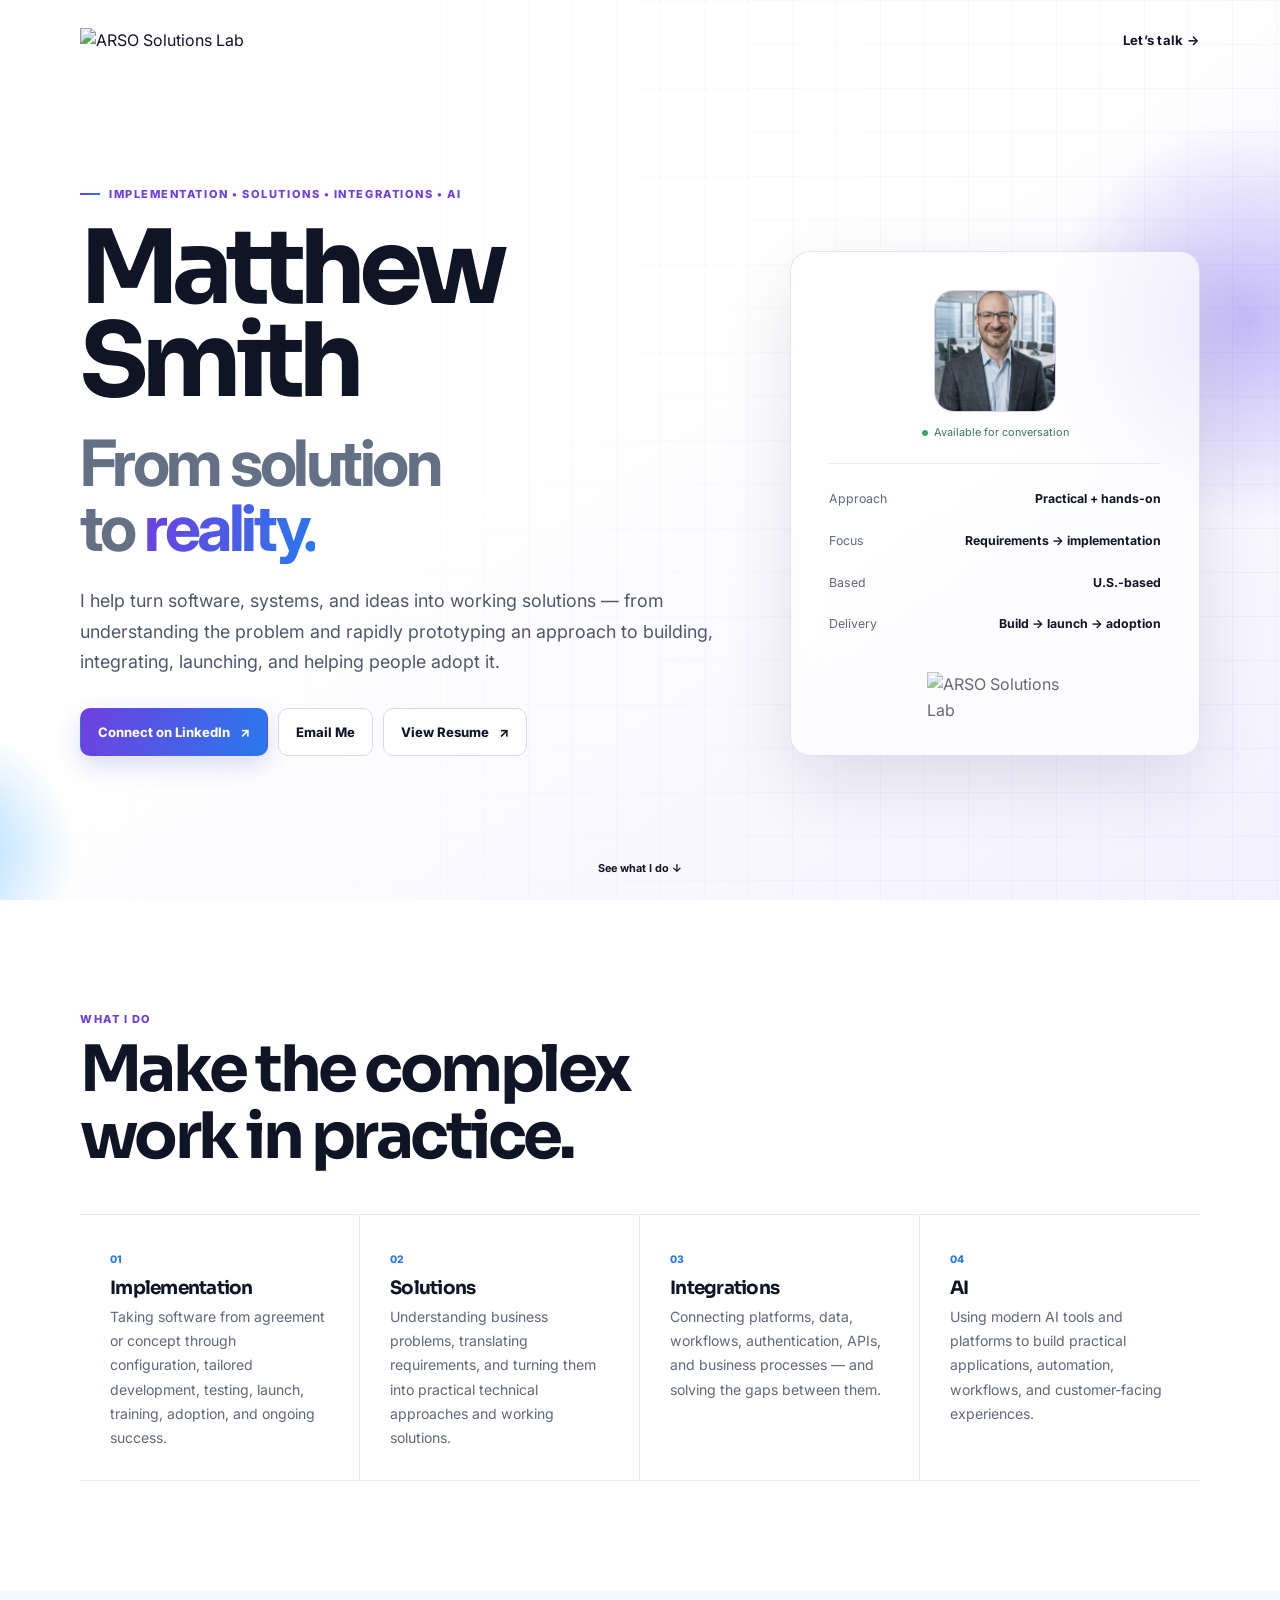
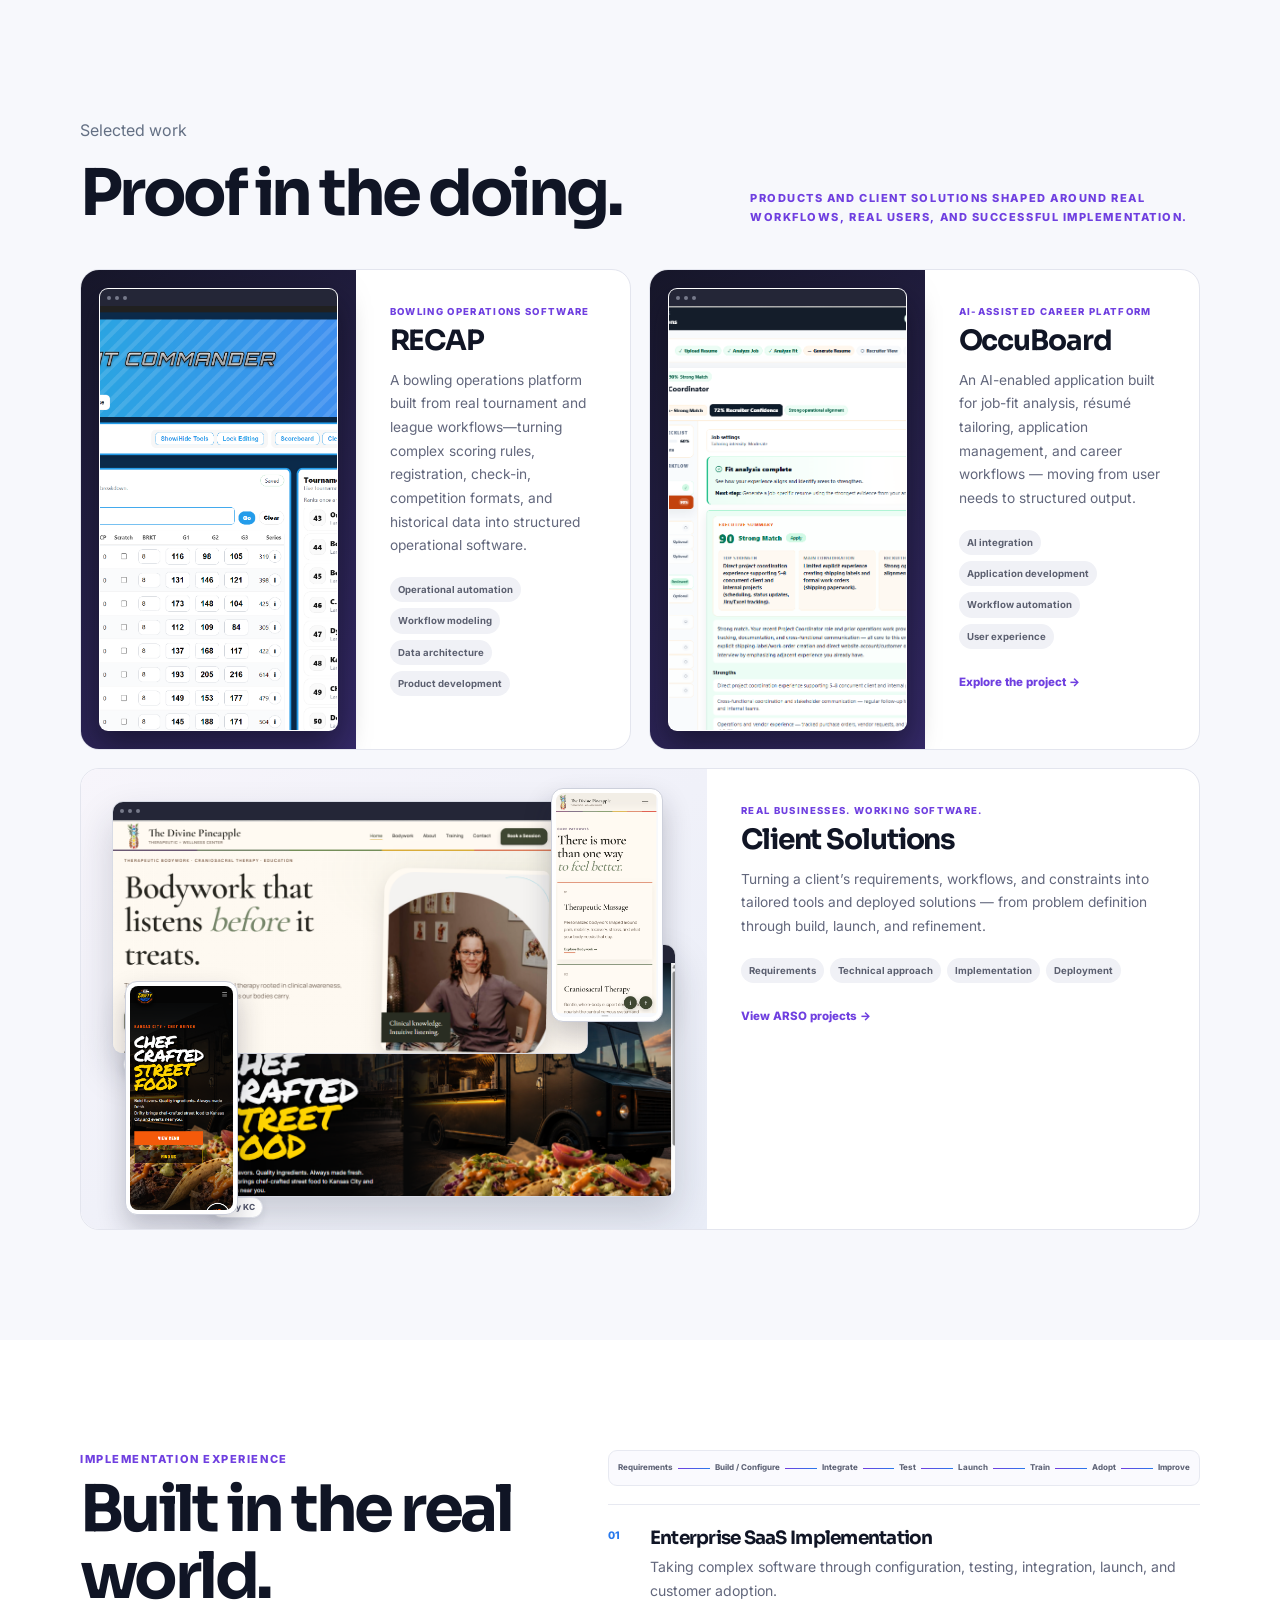
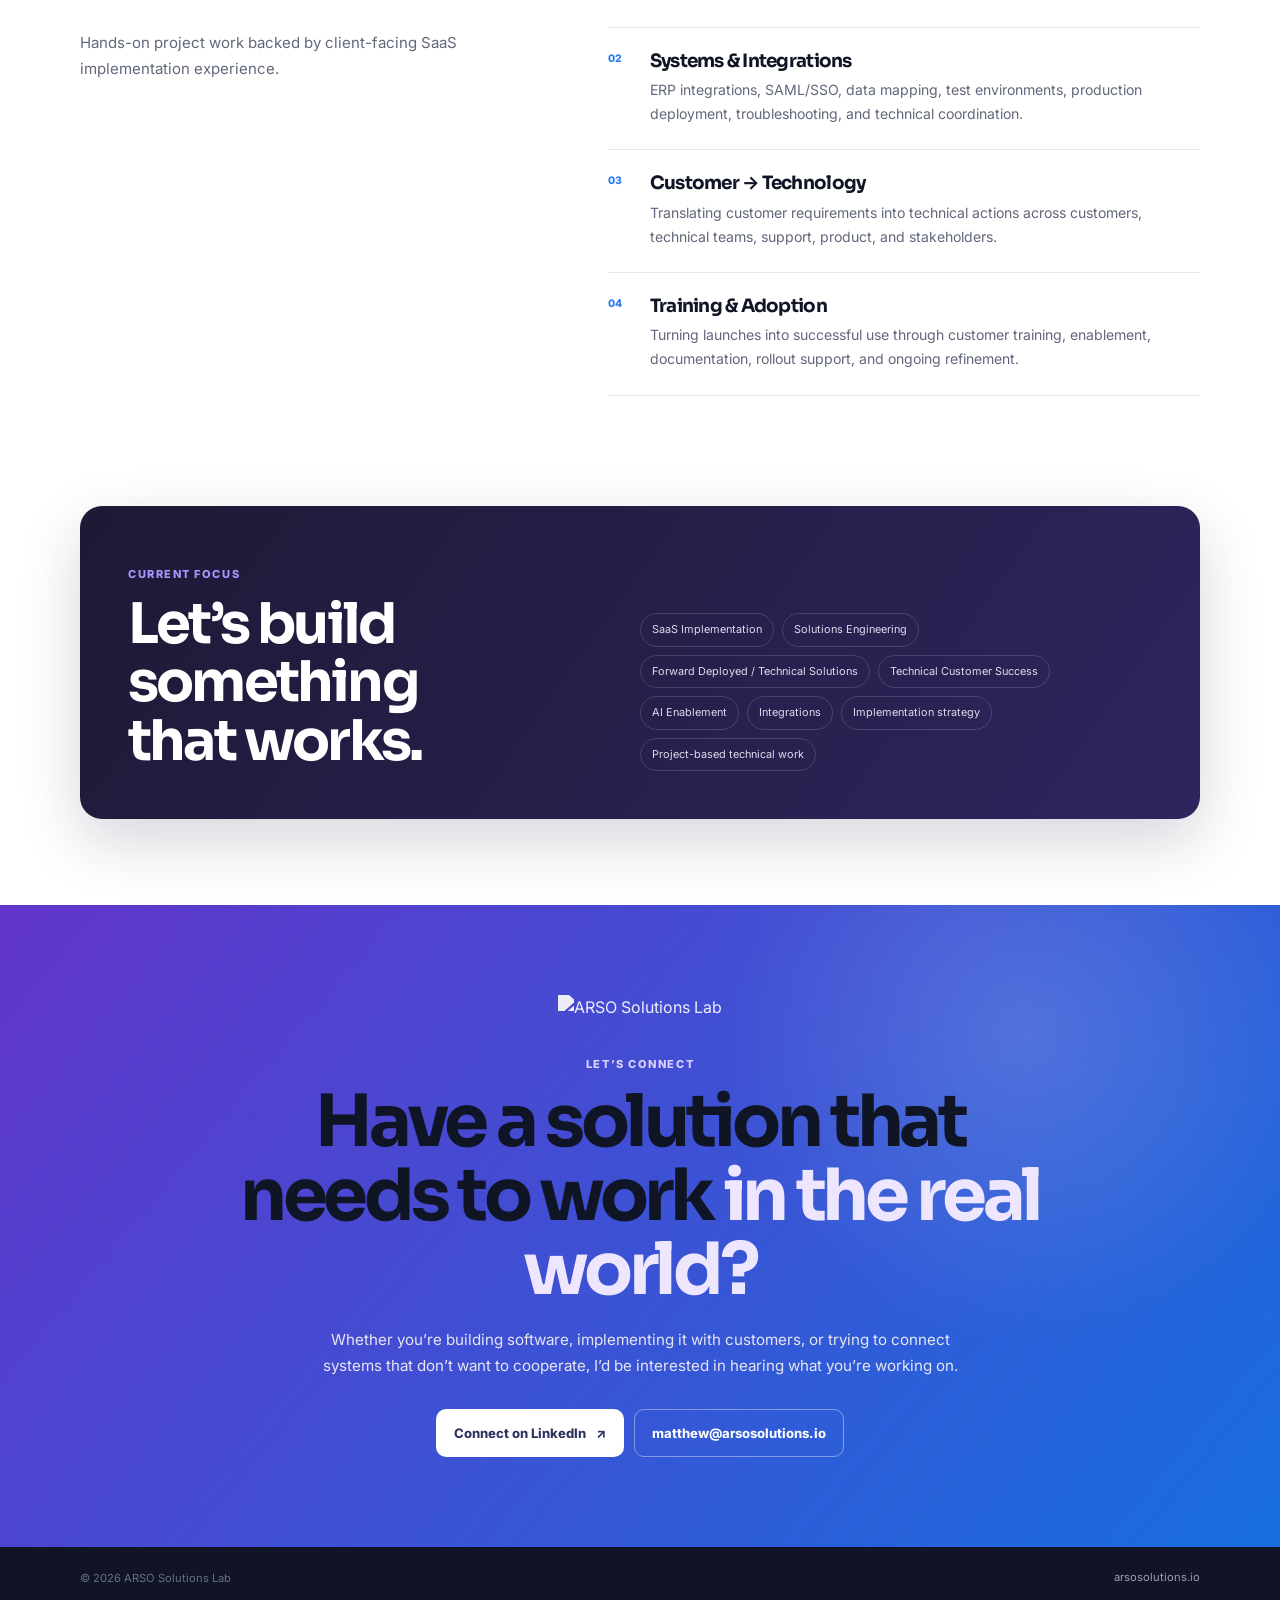
==== commit 45373f70: "Updates" ====
--- a/connect.html
+++ b/connect.html
@@ -110,7 +110,7 @@
               <div class="work-visual recap-visual">
                 <div class="app-frame"><span class="frame-bar" aria-hidden="true"><i></i><i></i><i></i></span><img src="/Assets/RECAP-temp.png" alt="RECAP Tournament Commander showing bowler entry, scoring, standings, results, and brackets" loading="lazy" /></div>
               </div>
-              <div class="work-copy"><p>Bowling operations software</p><h3>RECAP</h3><p>A modern platform being built around tournament management, league operations, scoring, brackets, side pots, historical data, and center workflows &mdash; adapting product functionality around how centers actually operate.</p><ul><li>Rapid prototyping</li><li>Workflow modeling</li><li>Data architecture</li><li>Product development</li></ul></div>
+              <div class="work-copy"><p>Bowling operations software</p><h3>RECAP</h3><p>A bowling operations platform built from real tournament and league workflows—turning complex scoring rules, registration, check-in, competition formats, and historical data into structured operational software.</p><ul><li>Operational automation</li><li>Workflow modeling</li><li>Data architecture</li><li>Product development</li></ul></div>
             </article>
             <article class="work-card work-card-occu">
               <div class="work-visual occu-visual"><div class="app-frame"><span class="frame-bar" aria-hidden="true"><i></i><i></i><i></i></span><img src="/Assets/occuboard-analysis.png" alt="OccuBoard AI fit analysis showing match score, recruiter confidence, strengths, and considerations" loading="lazy" /></div></div>
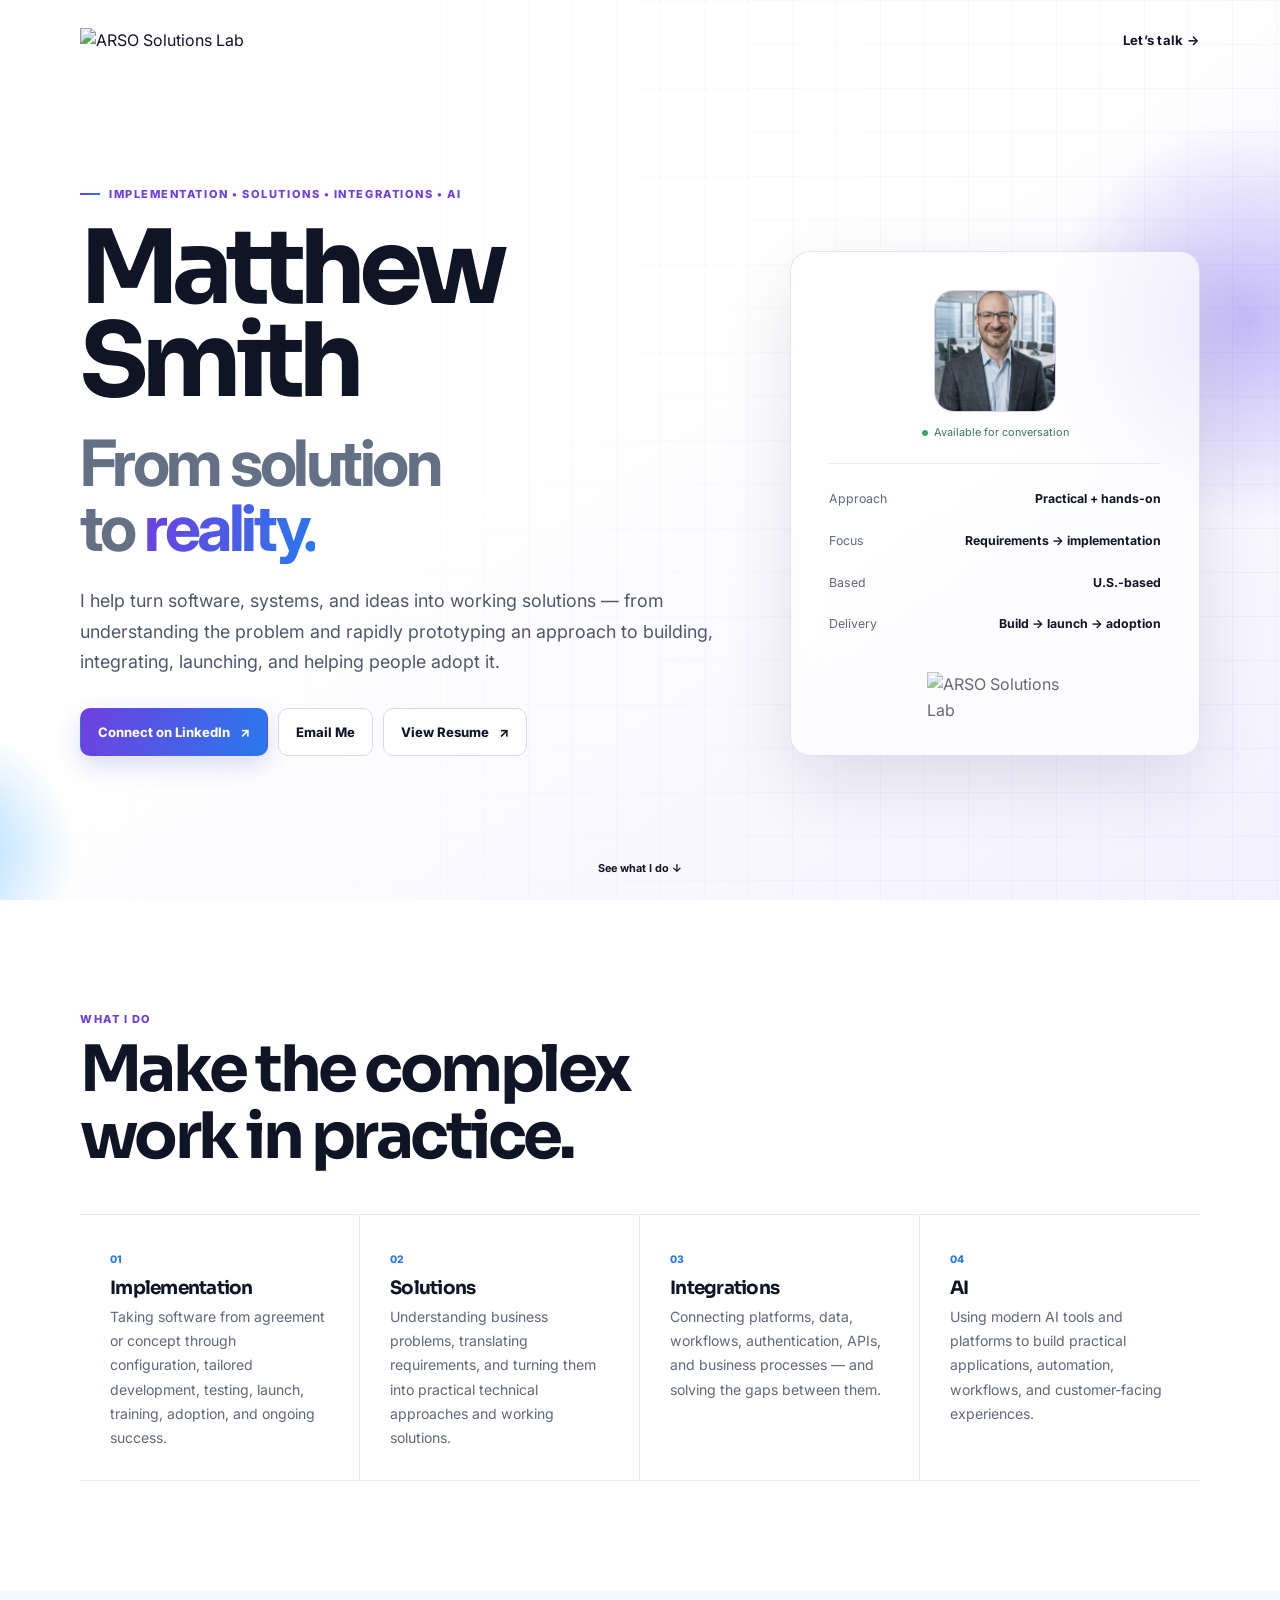
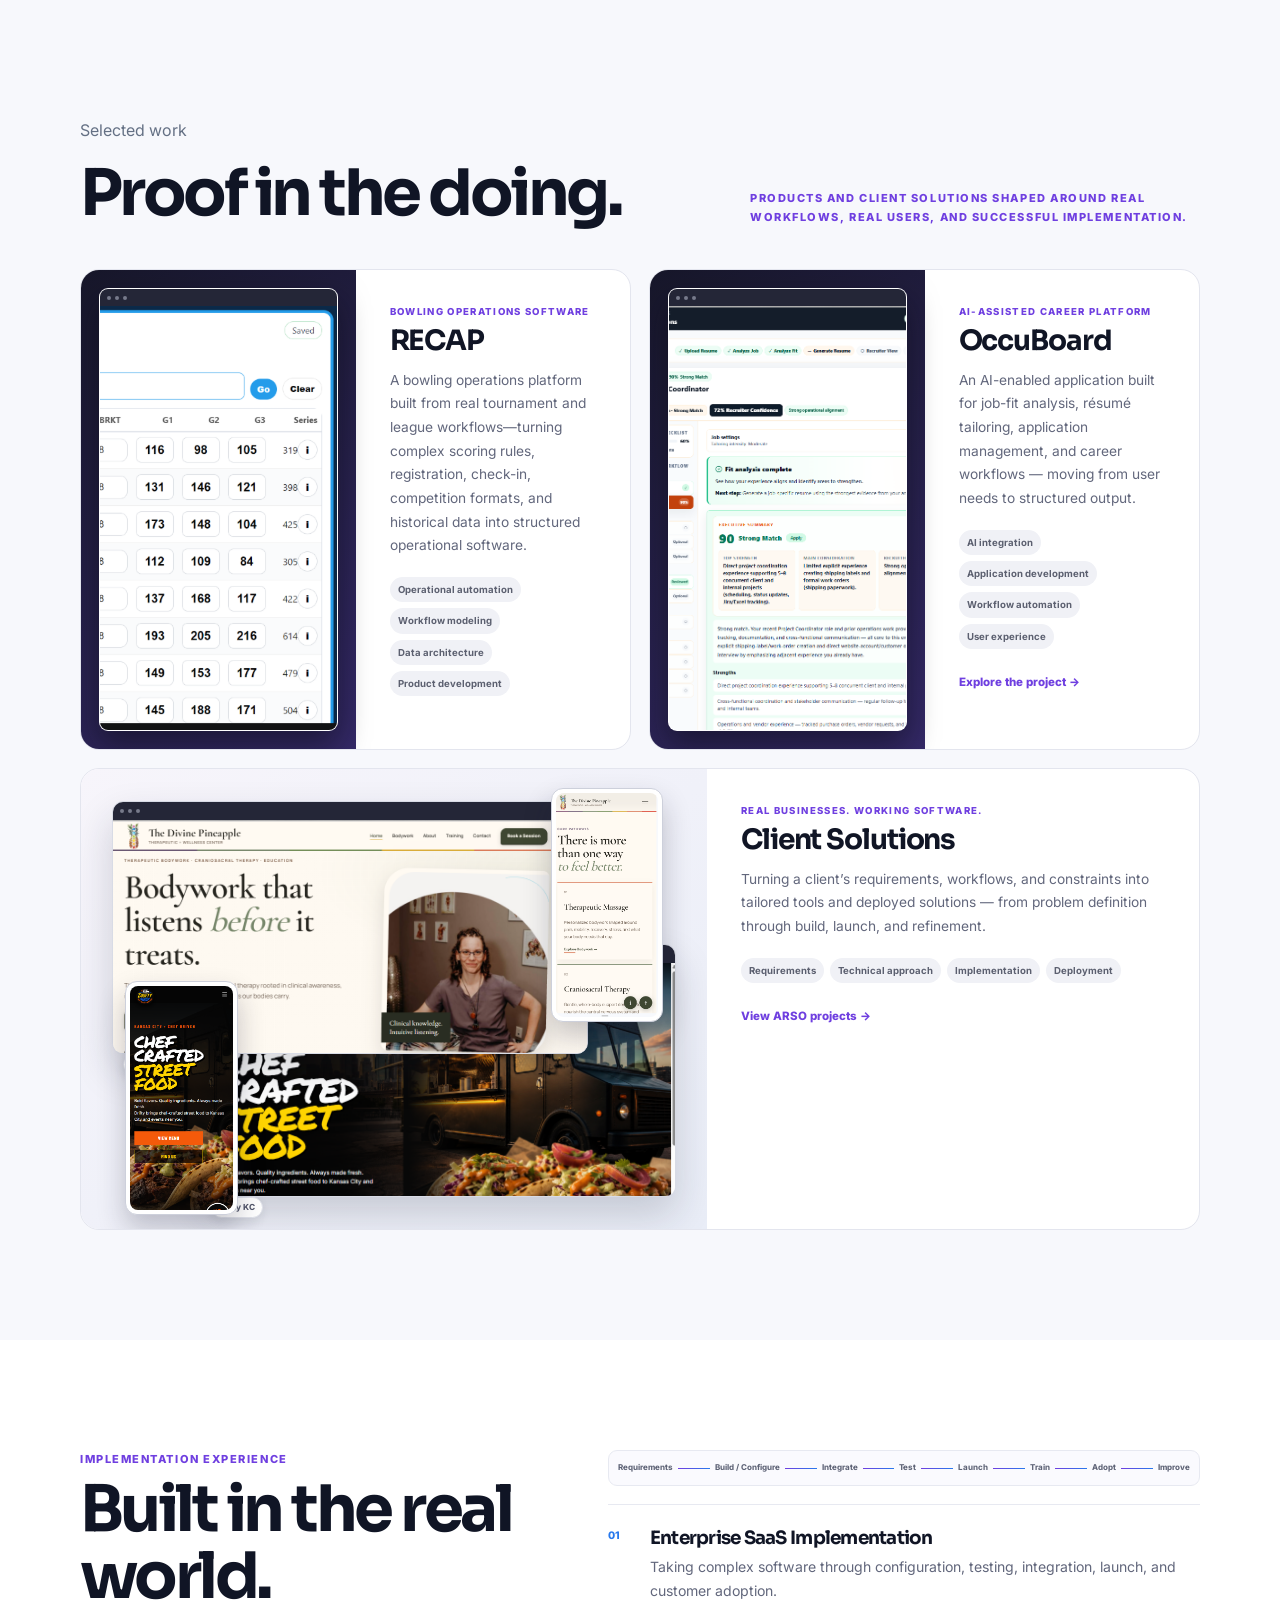
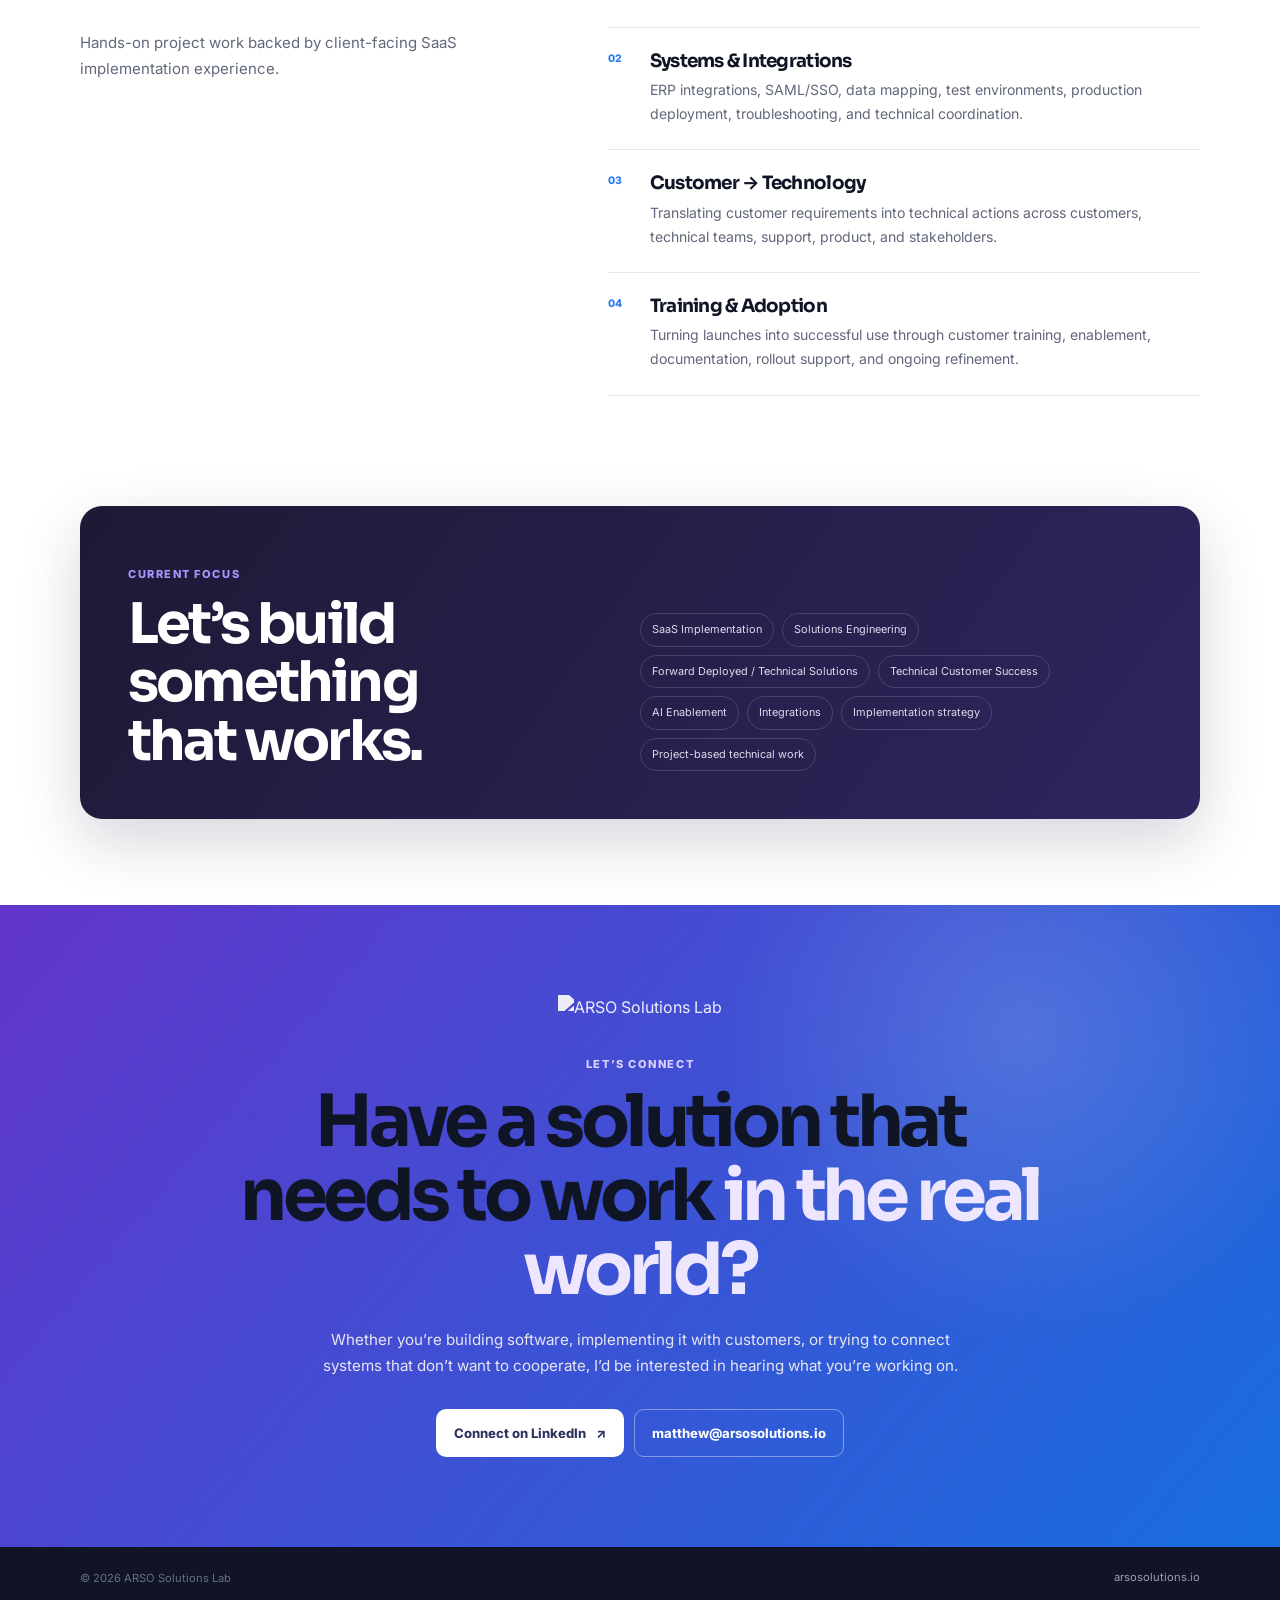
==== commit ced77752: "Updates" ====
--- a/connect.html
+++ b/connect.html
@@ -108,7 +108,7 @@
           <div class="work-grid">
             <article class="work-card work-card-recap">
               <div class="work-visual recap-visual">
-                <div class="app-frame"><span class="frame-bar" aria-hidden="true"><i></i><i></i><i></i></span><img src="/Assets/RECAP-temp.png" alt="RECAP Tournament Commander showing bowler entry, scoring, standings, results, and brackets" loading="lazy" /></div>
+                <div class="app-frame"><span class="frame-bar" aria-hidden="true"><i></i><i></i><i></i></span><img src="/Assets/RECAP-temp2.png" alt="RECAP Tournament Commander showing bowler entry, scoring, standings, results, and brackets" loading="lazy" /></div>
               </div>
               <div class="work-copy"><p>Bowling operations software</p><h3>RECAP</h3><p>A bowling operations platform built from real tournament and league workflows—turning complex scoring rules, registration, check-in, competition formats, and historical data into structured operational software.</p><ul><li>Operational automation</li><li>Workflow modeling</li><li>Data architecture</li><li>Product development</li></ul></div>
             </article>
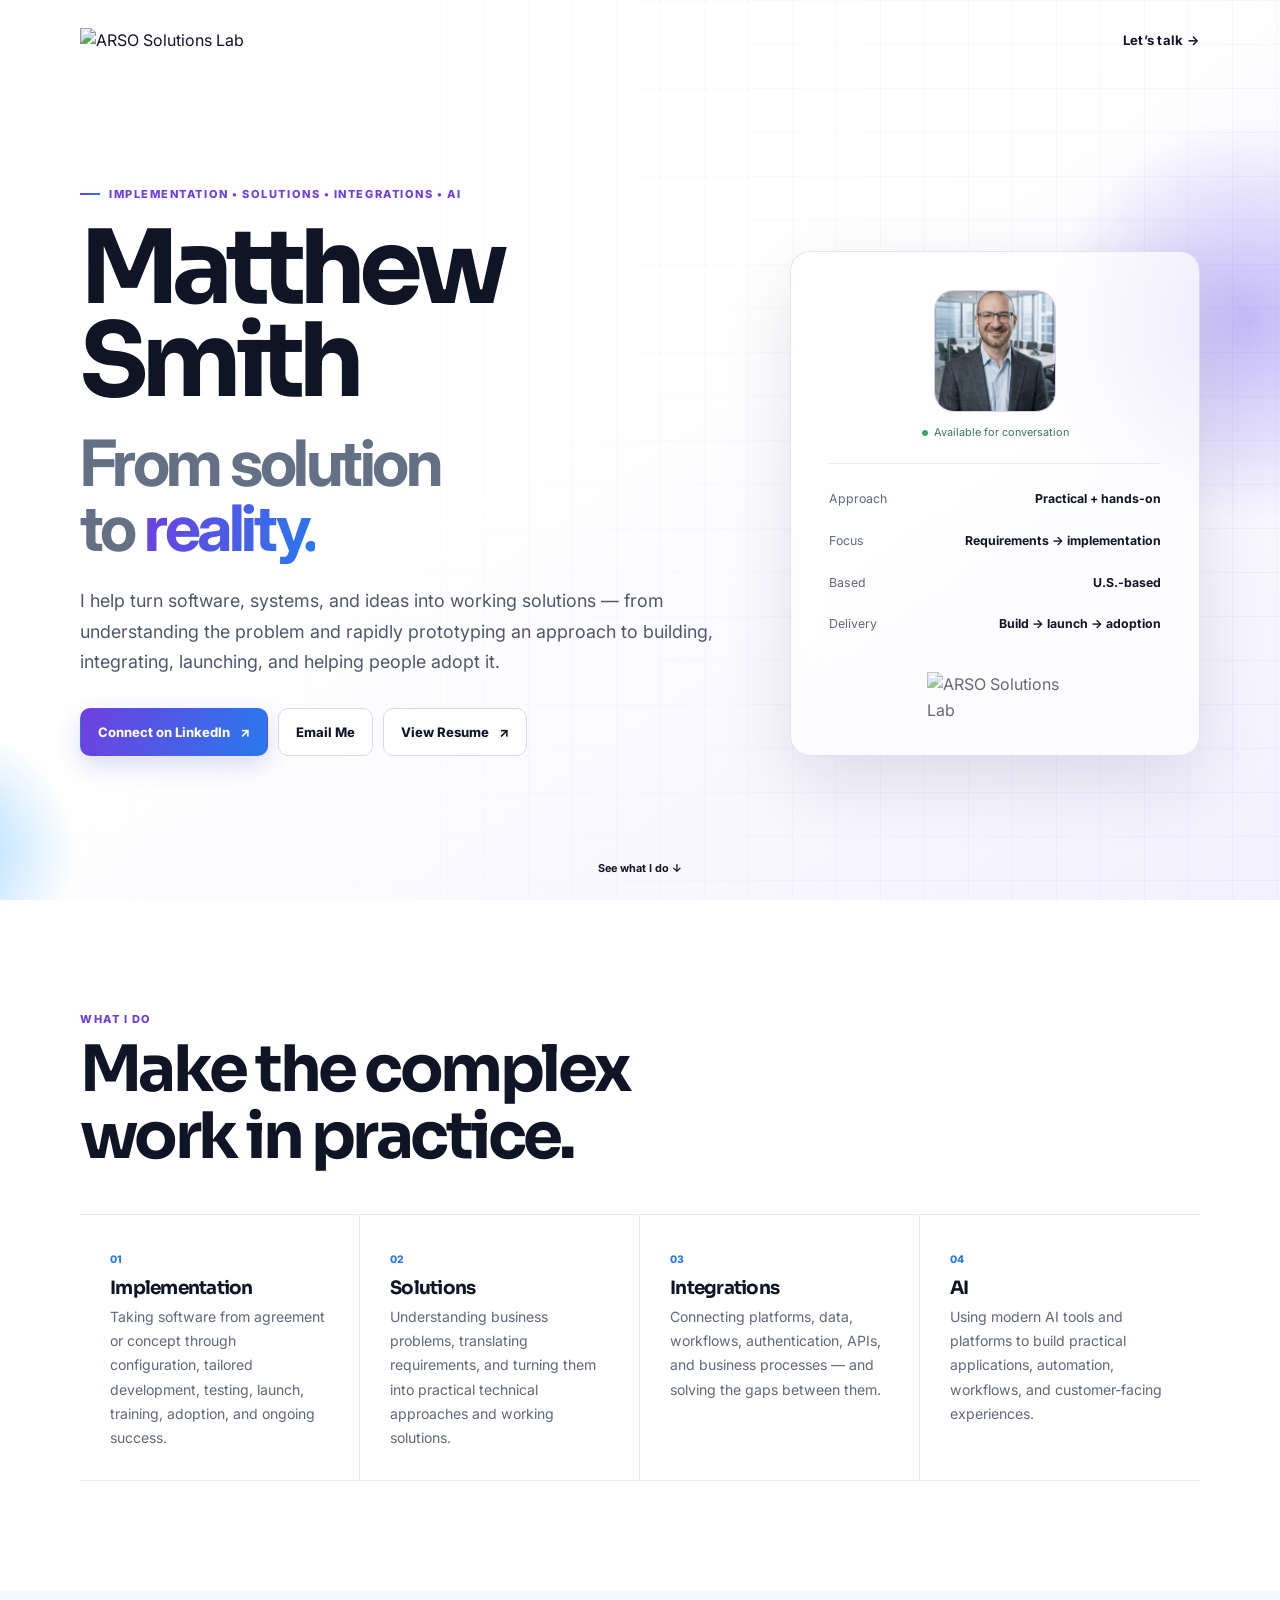
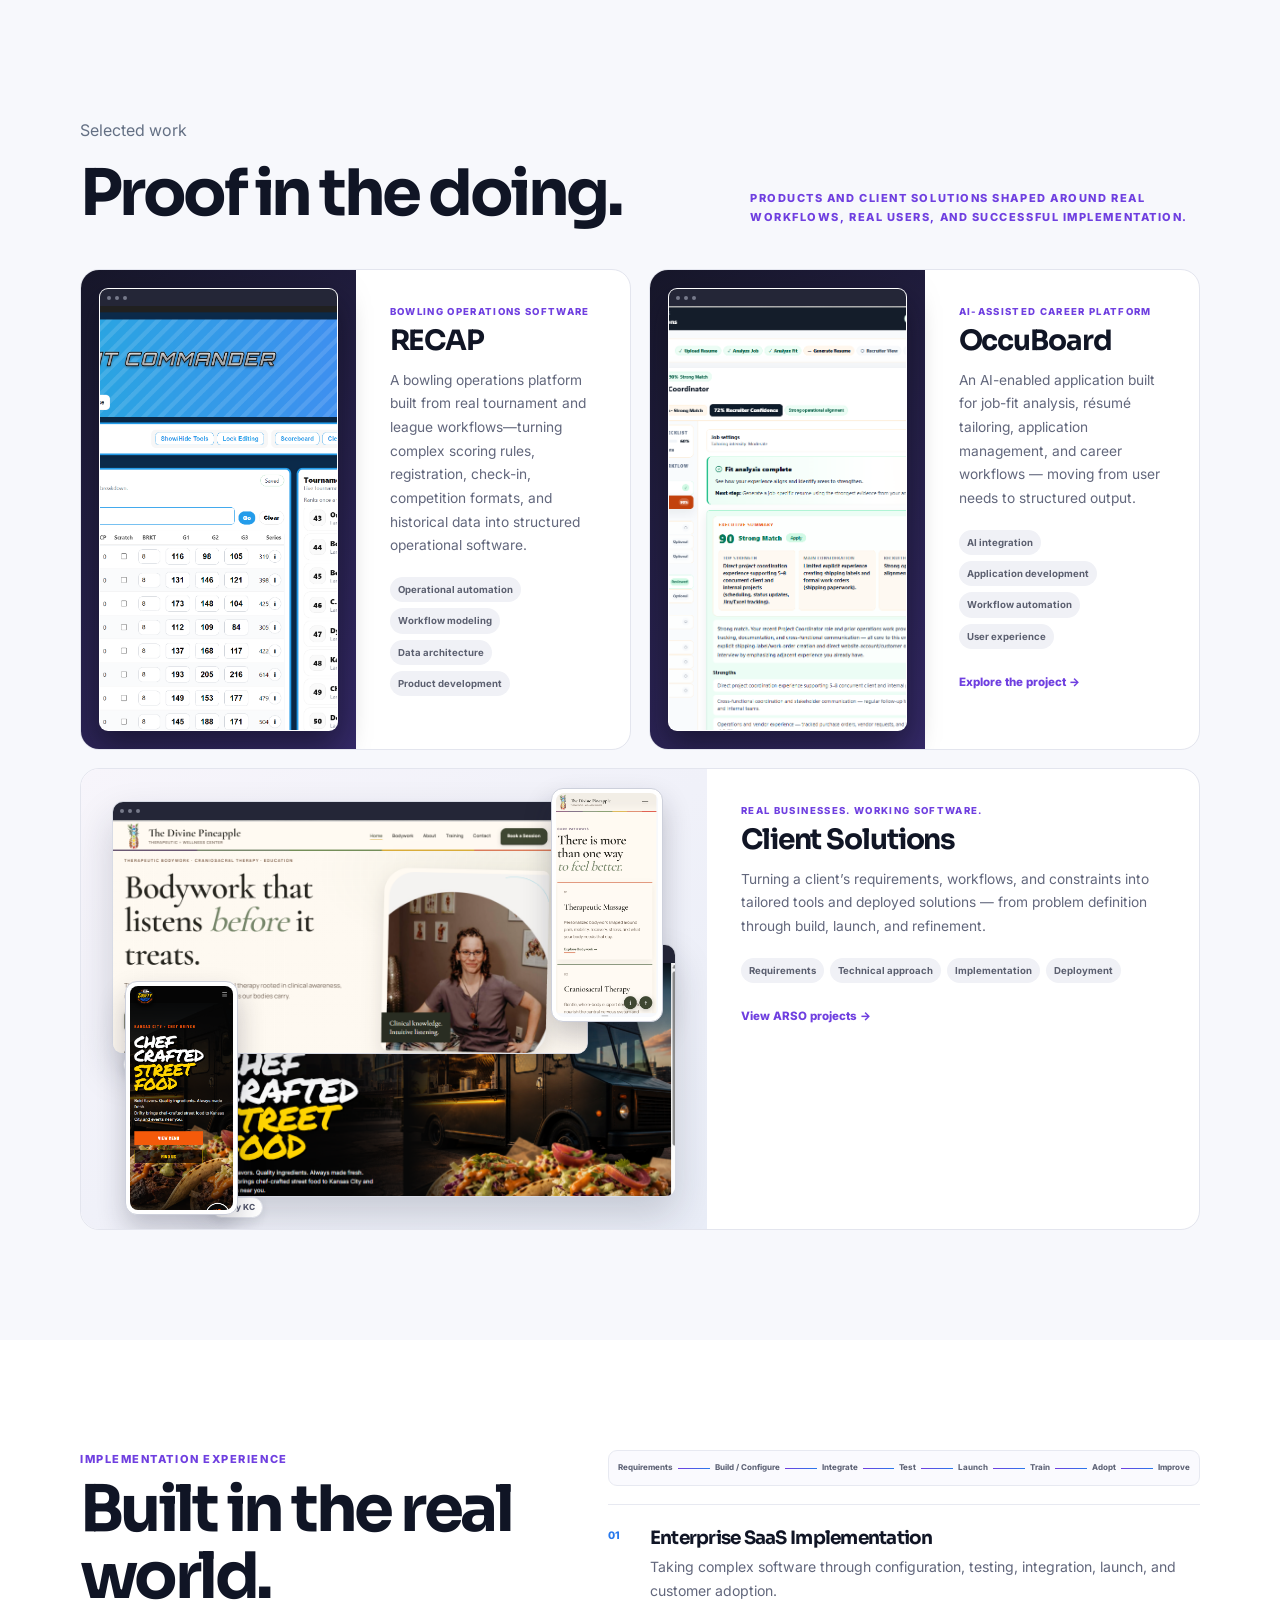
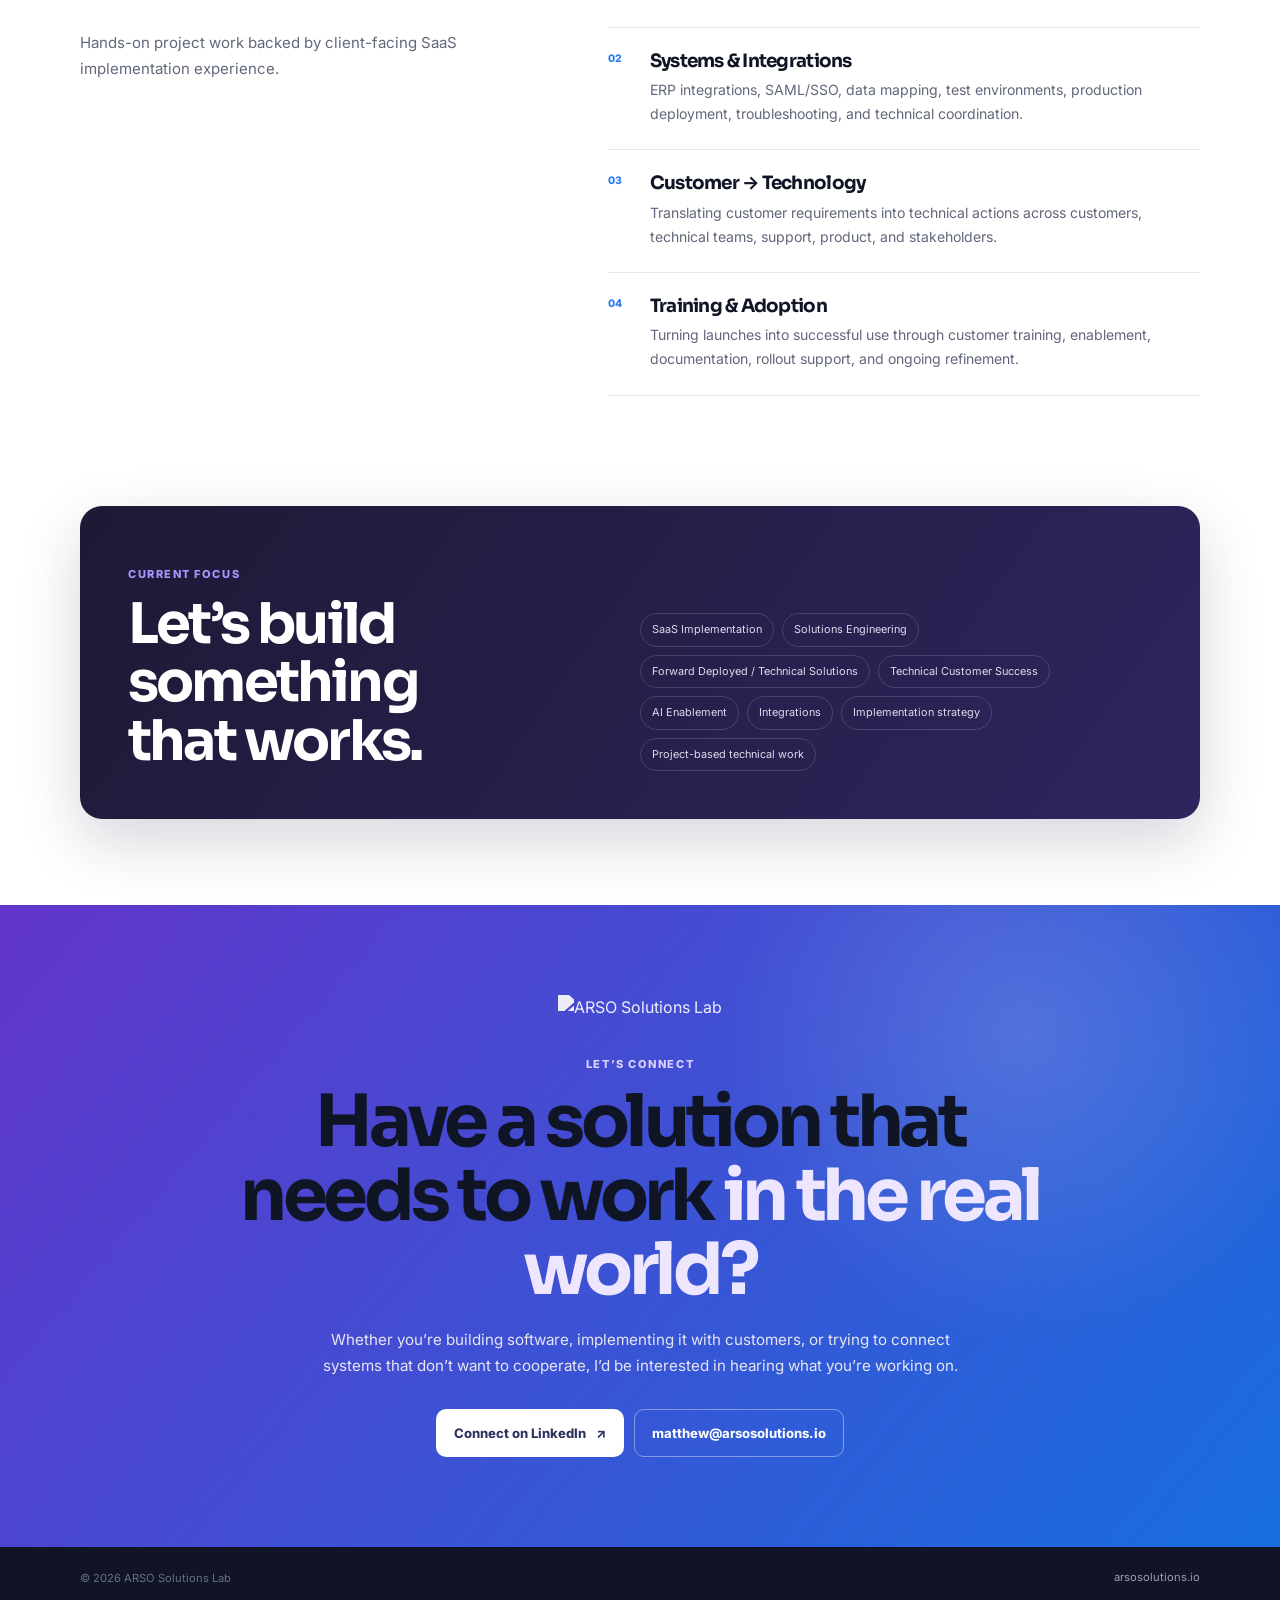
==== commit 45894066: "Update links" ====
--- a/connect.html
+++ b/connect.html
@@ -108,13 +108,13 @@
           <div class="work-grid">
             <article class="work-card work-card-recap">
               <div class="work-visual recap-visual">
-                <div class="app-frame"><span class="frame-bar" aria-hidden="true"><i></i><i></i><i></i></span><img src="/Assets/RECAP-temp2.png" alt="RECAP Tournament Commander showing bowler entry, scoring, standings, results, and brackets" loading="lazy" /></div>
+                <div class="app-frame"><span class="frame-bar" aria-hidden="true"><i></i><i></i><i></i></span><img src="/Assets/RECAP-temp.png" alt="RECAP Tournament Commander showing bowler entry, scoring, standings, results, and brackets" loading="lazy" /></div>
               </div>
               <div class="work-copy"><p>Bowling operations software</p><h3>RECAP</h3><p>A bowling operations platform built from real tournament and league workflows—turning complex scoring rules, registration, check-in, competition formats, and historical data into structured operational software.</p><ul><li>Operational automation</li><li>Workflow modeling</li><li>Data architecture</li><li>Product development</li></ul></div>
             </article>
             <article class="work-card work-card-occu">
               <div class="work-visual occu-visual"><div class="app-frame"><span class="frame-bar" aria-hidden="true"><i></i><i></i><i></i></span><img src="/Assets/occuboard-analysis.png" alt="OccuBoard AI fit analysis showing match score, recruiter confidence, strengths, and considerations" loading="lazy" /></div></div>
-              <div class="work-copy"><p>AI-assisted career platform</p><h3>OccuBoard</h3><p>An AI-enabled application built for job-fit analysis, r&eacute;sum&eacute; tailoring, application management, and career workflows &mdash; moving from user needs to structured output.</p><ul><li>AI integration</li><li>Application development</li><li>Workflow automation</li><li>User experience</li></ul><a href="solutions.html">Explore the project <span aria-hidden="true">&rarr;</span></a></div>
+              <div class="work-copy"><p>AI-assisted career platform</p><h3>OccuBoard</h3><p>An AI-enabled application built for job-fit analysis, r&eacute;sum&eacute; tailoring, application management, and career workflows &mdash; moving from user needs to structured output.</p><ul><li>AI integration</li><li>Application development</li><li>Workflow automation</li><li>User experience</li></ul><a href="solutions.html#occuboard">Explore the project <span aria-hidden="true">&rarr;</span></a></div>
             </article>
             <article class="work-card work-card-client">
               <div class="work-visual client-ui" aria-label="Examples of real ARSO solution interfaces">
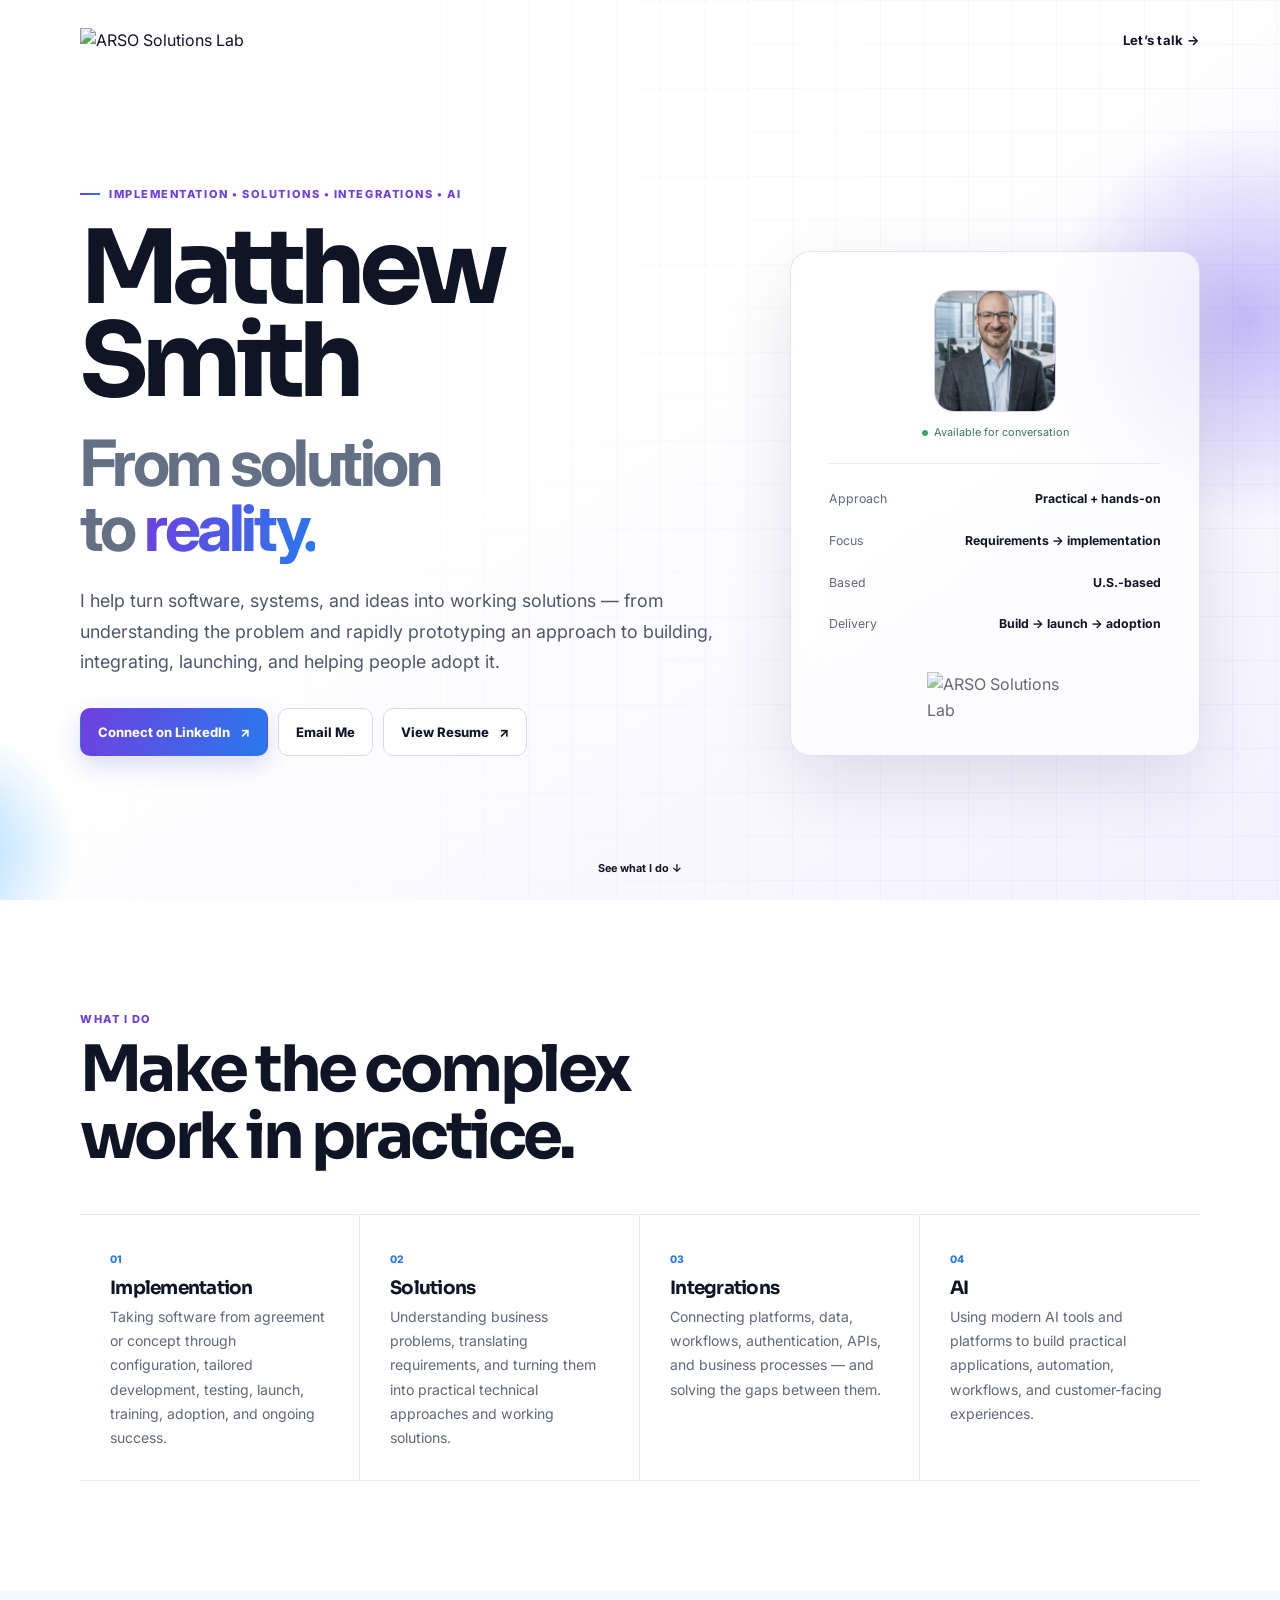
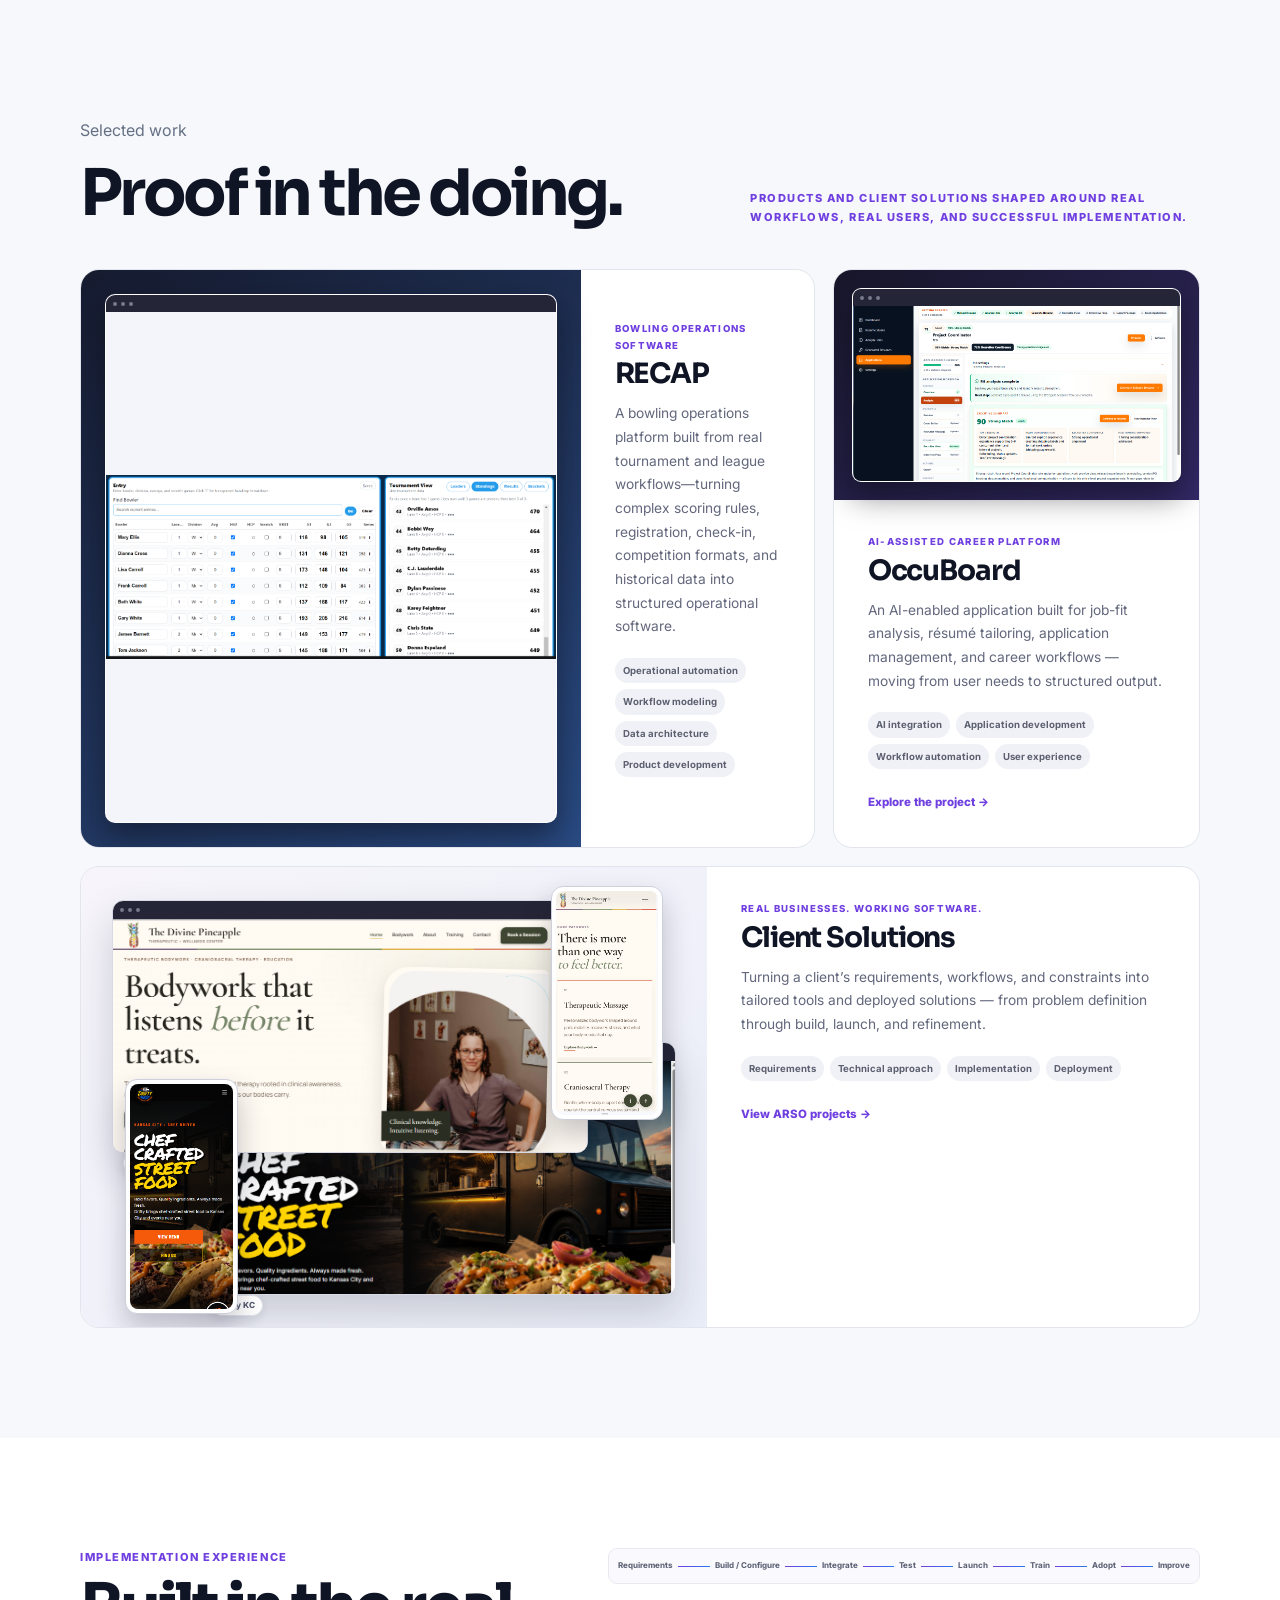
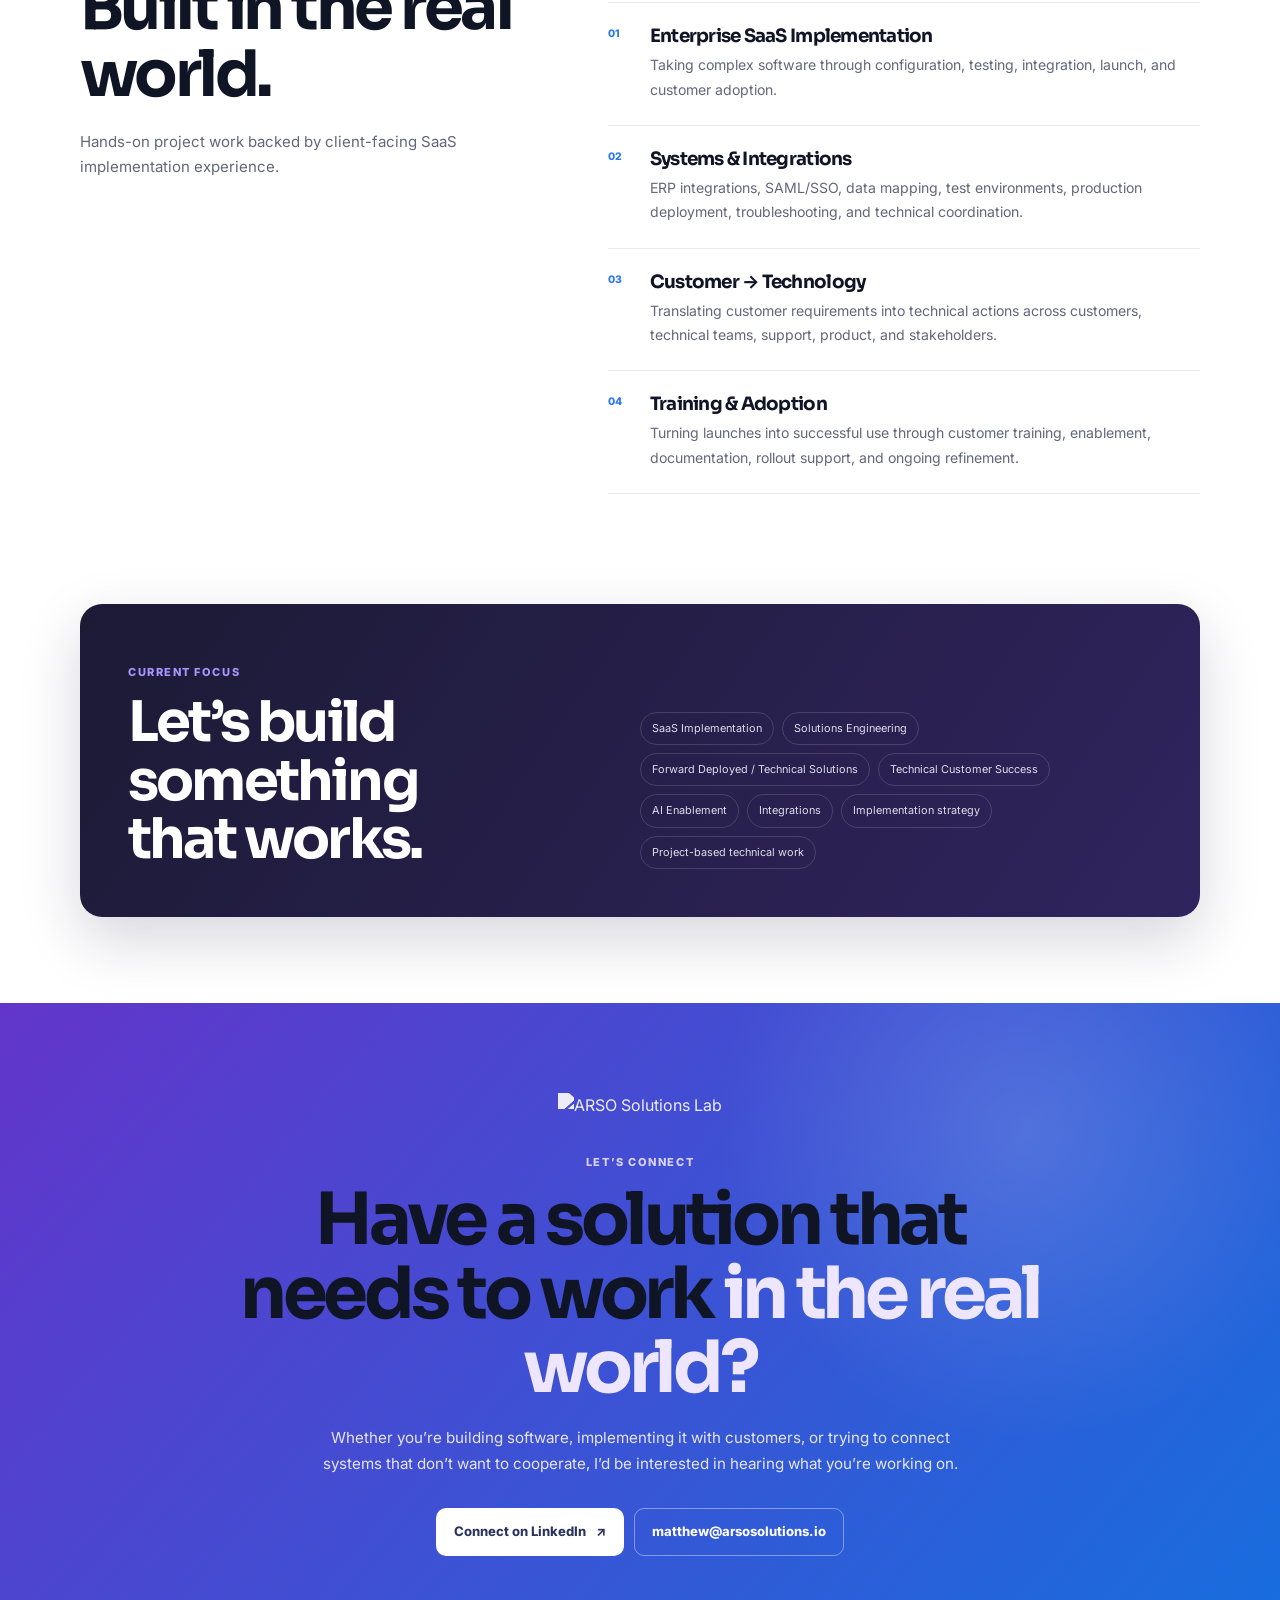
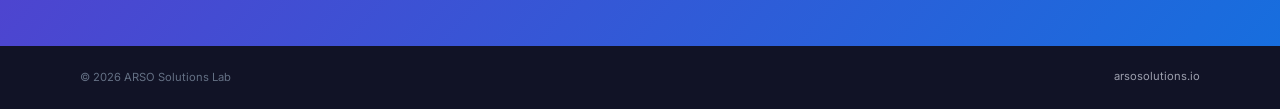
==== commit 752b5659: "Update" ====
--- a/connect.html
+++ b/connect.html
@@ -108,7 +108,7 @@
           <div class="work-grid">
             <article class="work-card work-card-recap">
               <div class="work-visual recap-visual">
-                <div class="app-frame"><span class="frame-bar" aria-hidden="true"><i></i><i></i><i></i></span><img src="/Assets/RECAP-temp.png" alt="RECAP Tournament Commander showing bowler entry, scoring, standings, results, and brackets" loading="lazy" /></div>
+                <div class="app-frame"><span class="frame-bar" aria-hidden="true"><i></i><i></i><i></i></span><img src="/Assets/RECAP-temp2.png" alt="RECAP Tournament Commander showing bowler entry, scoring, standings, results, and brackets" loading="lazy" /></div>
               </div>
               <div class="work-copy"><p>Bowling operations software</p><h3>RECAP</h3><p>A bowling operations platform built from real tournament and league workflows—turning complex scoring rules, registration, check-in, competition formats, and historical data into structured operational software.</p><ul><li>Operational automation</li><li>Workflow modeling</li><li>Data architecture</li><li>Product development</li></ul></div>
             </article>
@@ -123,7 +123,7 @@
                 <div class="client-phone client-phone-divine"><img src="/Assets/divinepineapple-mobile.png" alt="The Divine Pineapple mobile website" loading="lazy" /></div>
                 <div class="client-phone client-phone-drifty"><img src="/Assets/drifty-mobile.png" alt="Drifty KC mobile website" loading="lazy" /></div>
               </div>
-              <div class="work-copy"><p>Real businesses. Working software.</p><h3>Client Solutions</h3><p>Turning a client&rsquo;s requirements, workflows, and constraints into tailored tools and deployed solutions &mdash; from problem definition through build, launch, and refinement.</p><ul><li>Requirements</li><li>Technical approach</li><li>Implementation</li><li>Deployment</li></ul><a href="projects.html">View ARSO projects <span aria-hidden="true">&rarr;</span></a></div>
+              <div class="work-copy"><p>Real businesses. Working software.</p><h3>Client Solutions</h3><p>Turning a client&rsquo;s requirements, workflows, and constraints into tailored tools and deployed solutions &mdash; from problem definition through build, launch, and refinement.</p><ul><li>Requirements</li><li>Technical approach</li><li>Implementation</li><li>Deployment</li></ul><a href="solutions.html">View ARSO projects <span aria-hidden="true">&rarr;</span></a></div>
             </article>
           </div>
         </div>
--- a/styles.css
+++ b/styles.css
@@ -20360,3 +20360,16 @@
 @media(min-width:1040px){.connect-hero-grid{grid-template-columns:minmax(0,1fr) 410px;gap:54px}.connect-signal-card{padding:38px 38px 32px}.signal-photo{width:122px;height:122px}.connect-signal-card dl div{padding:11px 0;font-size:.77rem}.signal-logo{margin-top:27px!important}.work-card-client{grid-template-columns:1.12fr .88fr}.work-card-client .client-ui{min-height:460px}}
 @media(max-width:759px){.work-card-client .client-ui{height:410px;min-height:410px}.client-ui .client-browser{width:80%;height:53%}.client-ui .client-phone{width:20%;height:48%}}
 @media(max-width:410px){.connect-signal-card{display:none}.work-card-client .client-ui{height:360px;min-height:360px}.client-ui .client-browser{width:84%;height:51%}.client-ui .client-browser-divine{left:3%}.client-ui .client-browser-drifty{right:3%}.client-ui .client-phone{width:22%;height:46%}.client-ui .client-phone-divine{right:3%}.client-ui .client-phone-drifty{left:3%}}
+
+/* RECAP uses a wide desktop application frame; OccuBoard retains its portrait preview. */
+.work-card-recap .recap-visual{height:270px;padding:16px;background:linear-gradient(145deg,#161b2f,#294b83)}.work-card-recap .app-frame{height:100%;border-color:rgba(255,255,255,.34);border-radius:10px}.work-card-recap .recap-visual img{height:calc(100% - 17px);object-fit:cover;object-position:54% 35%}
+@media(min-width:760px){.work-card-recap{grid-column:1/-1;display:grid;grid-template-columns:minmax(0,1.55fr) minmax(280px,.75fr)}.work-card-recap .recap-visual{height:340px;padding:20px}.work-card-recap .work-copy{align-self:center}}
+@media(min-width:1040px){.work-card-recap{grid-template-columns:minmax(0,1.7fr) minmax(315px,.7fr);min-height:390px}.work-card-recap .recap-visual{height:100%;min-height:390px;padding:24px}.work-card-recap .recap-visual img{object-position:54% 38%}}
+@media(max-width:759px){.work-card-recap .recap-visual{height:250px}.work-card-recap .recap-visual img{object-position:54% 34%}}
+
+/* Project-section grid: wide RECAP beside a protected portrait OccuBoard preview. */
+@media(min-width:760px) and (max-width:1039px){.work-grid{grid-template-columns:1fr}.work-card-recap,.work-card-client{grid-column:auto}}
+@media(min-width:1040px){.work-grid{grid-template-columns:minmax(0,2fr) minmax(290px,1fr);align-items:stretch}.work-card-recap{grid-column:auto;min-height:100%;grid-template-columns:minmax(0,1.5fr) minmax(225px,.7fr)}.work-card-occu{grid-column:auto;grid-template-columns:1fr;grid-template-rows:230px minmax(0,1fr);min-height:100%}.work-card-occu .work-visual{height:230px}.work-card-client{grid-column:1/-1}}
+
+/* The cropped RECAP capture keeps both operational panels visible in its browser frame. */
+.work-card-recap .recap-visual img{object-fit:contain;object-position:center;background:#f3f5fa}
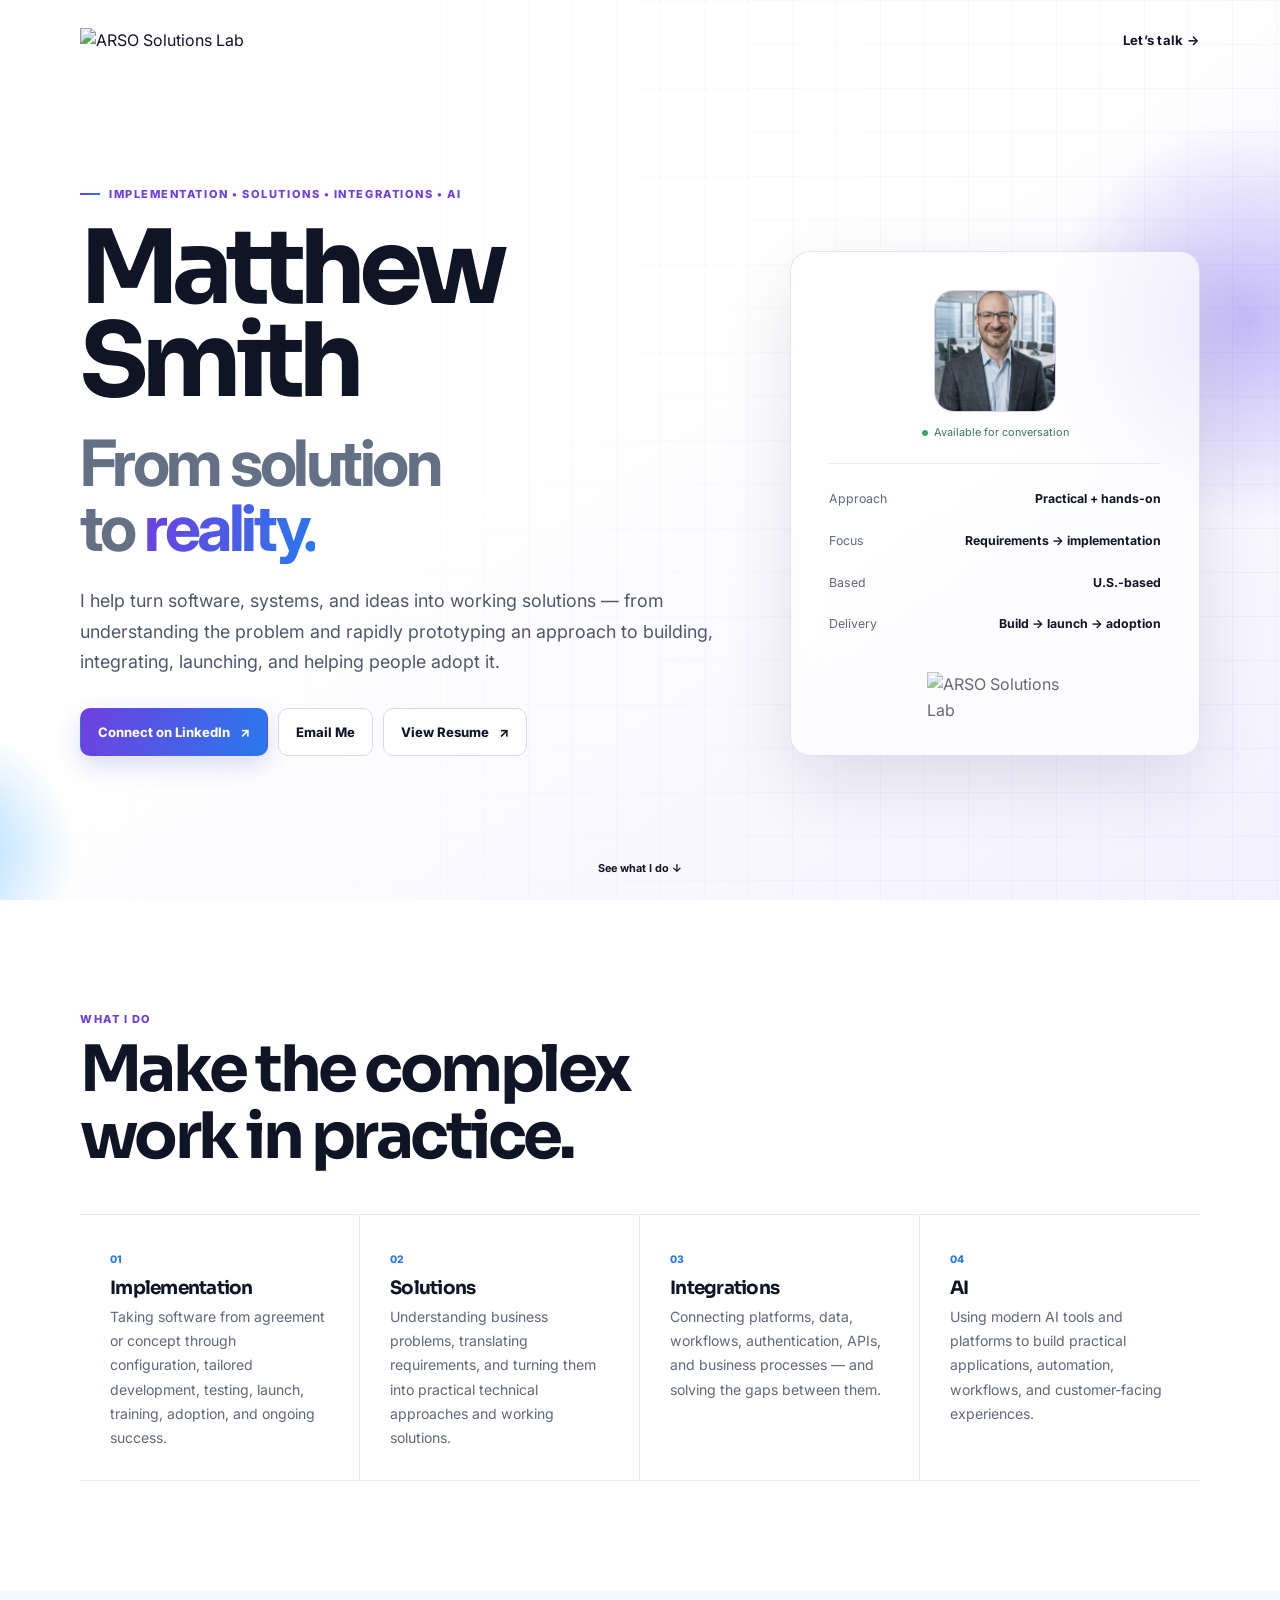
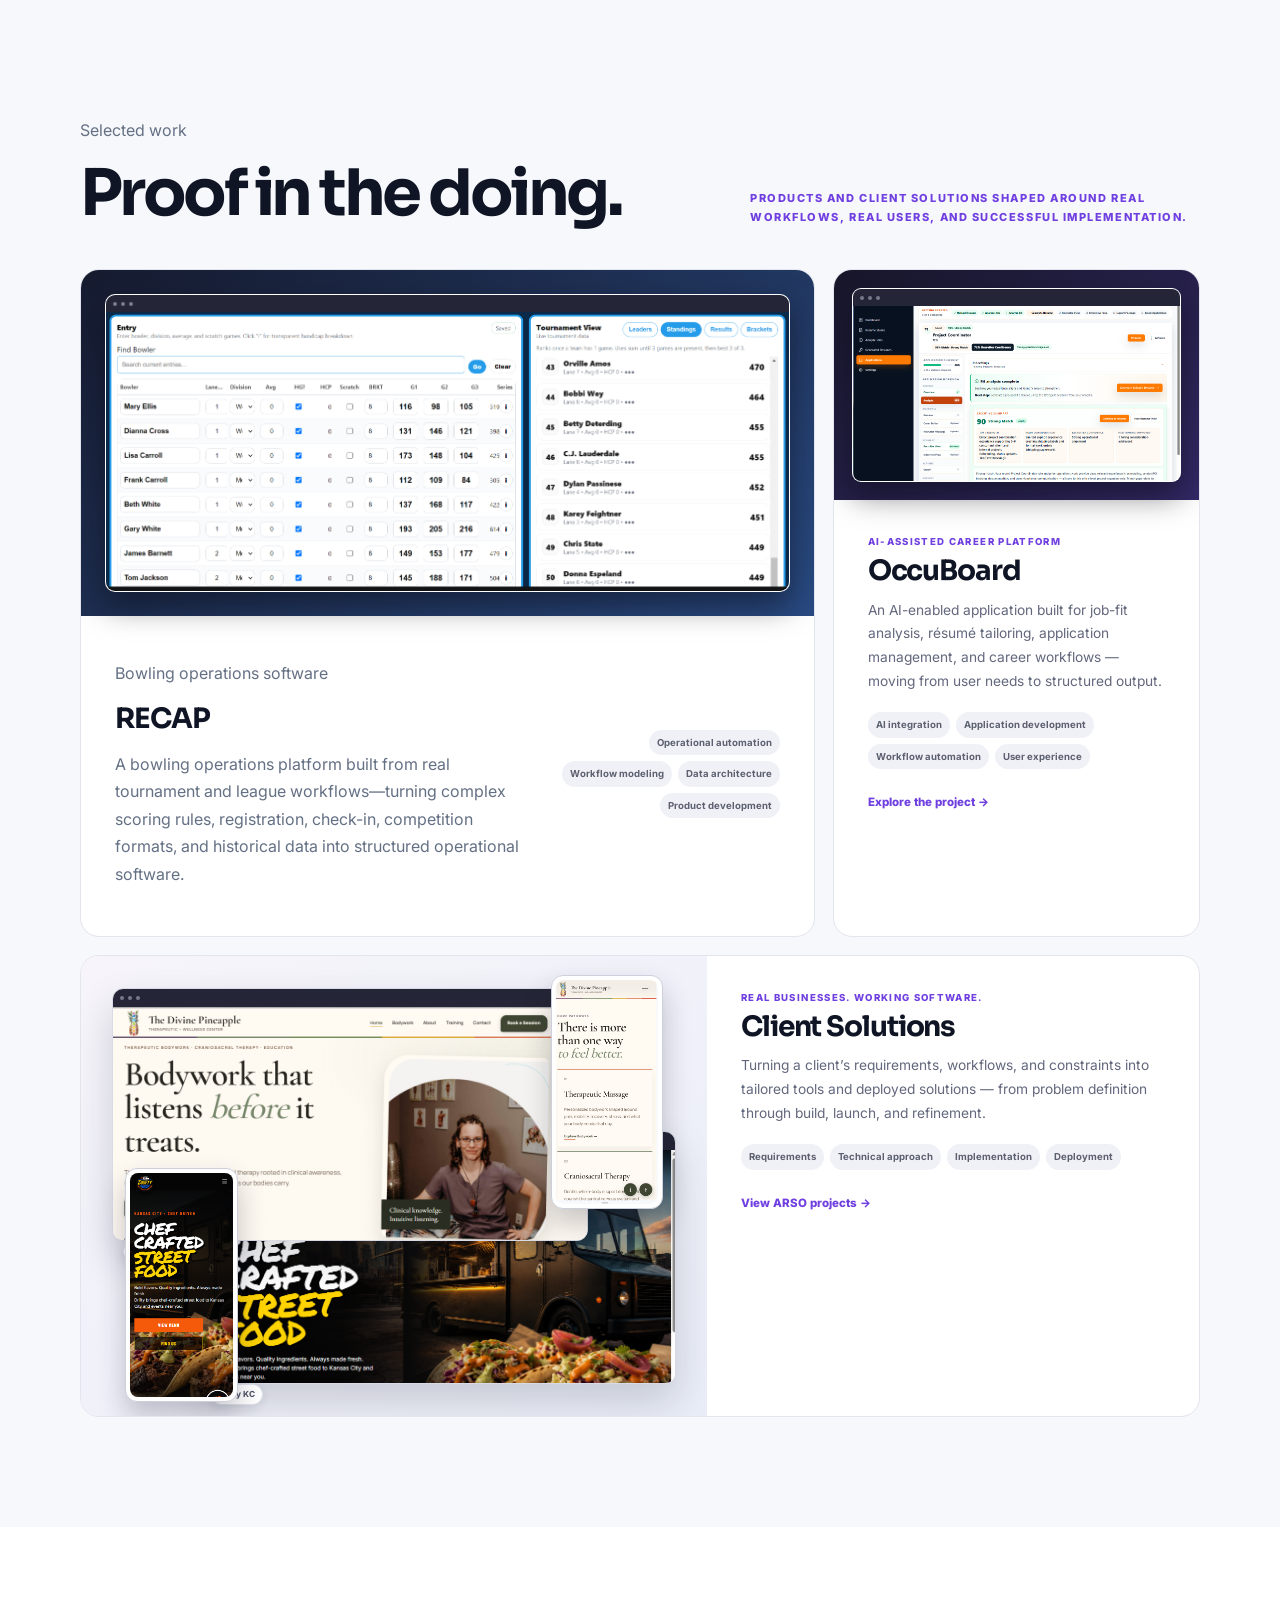
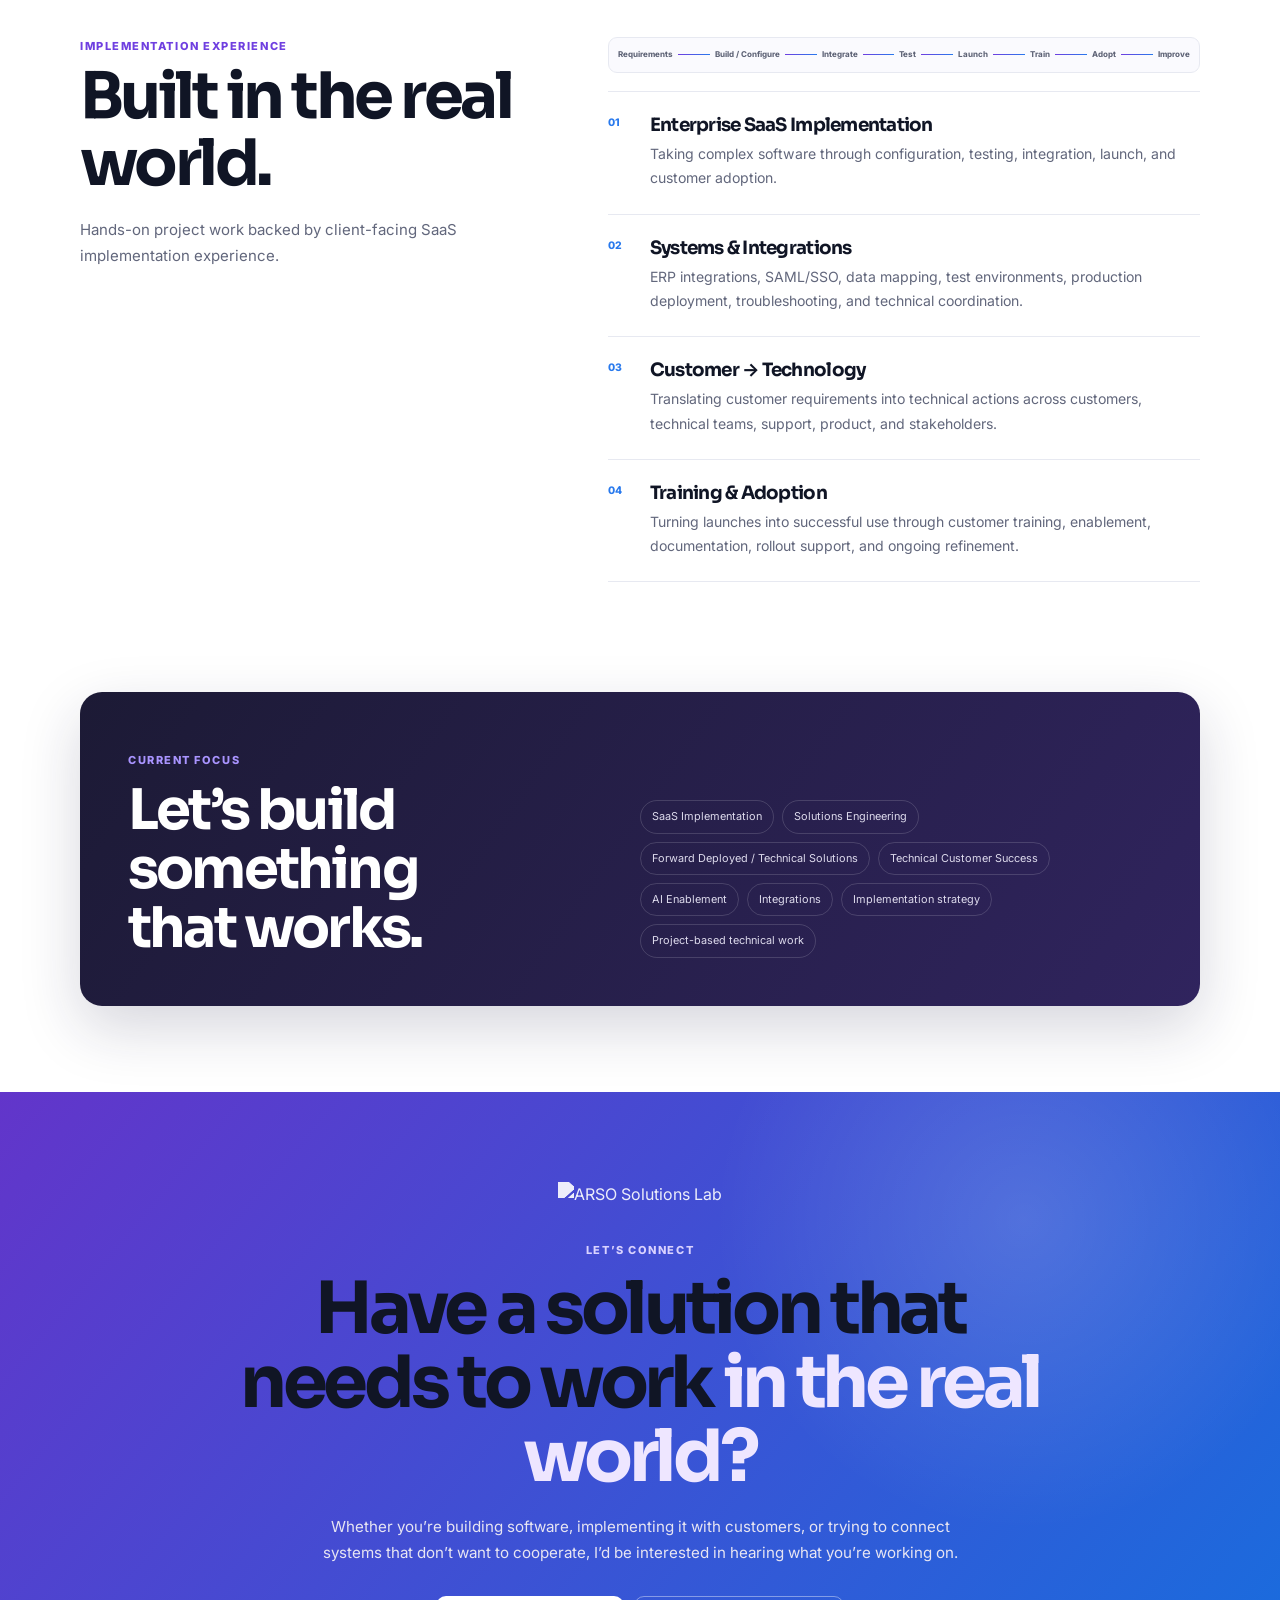
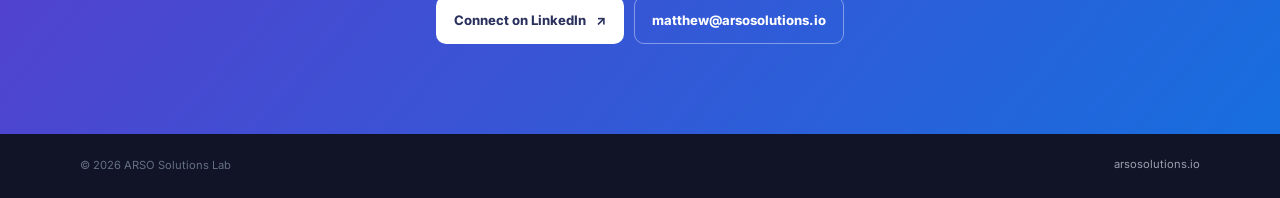
==== commit c1409845: "Update" ====
--- a/connect.html
+++ b/connect.html
@@ -110,7 +110,7 @@
               <div class="work-visual recap-visual">
                 <div class="app-frame"><span class="frame-bar" aria-hidden="true"><i></i><i></i><i></i></span><img src="/Assets/RECAP-temp2.png" alt="RECAP Tournament Commander showing bowler entry, scoring, standings, results, and brackets" loading="lazy" /></div>
               </div>
-              <div class="work-copy"><p>Bowling operations software</p><h3>RECAP</h3><p>A bowling operations platform built from real tournament and league workflows—turning complex scoring rules, registration, check-in, competition formats, and historical data into structured operational software.</p><ul><li>Operational automation</li><li>Workflow modeling</li><li>Data architecture</li><li>Product development</li></ul></div>
+              <div class="work-copy recap-copy"><div class="recap-copy-main"><p>Bowling operations software</p><h3>RECAP</h3><p>A bowling operations platform built from real tournament and league workflows—turning complex scoring rules, registration, check-in, competition formats, and historical data into structured operational software.</p></div><ul><li>Operational automation</li><li>Workflow modeling</li><li>Data architecture</li><li>Product development</li></ul></div>
             </article>
             <article class="work-card work-card-occu">
               <div class="work-visual occu-visual"><div class="app-frame"><span class="frame-bar" aria-hidden="true"><i></i><i></i><i></i></span><img src="/Assets/occuboard-analysis.png" alt="OccuBoard AI fit analysis showing match score, recruiter confidence, strengths, and considerations" loading="lazy" /></div></div>
--- a/styles.css
+++ b/styles.css
@@ -20373,3 +20373,8 @@
 
 /* The cropped RECAP capture keeps both operational panels visible in its browser frame. */
 .work-card-recap .recap-visual img{object-fit:contain;object-position:center;background:#f3f5fa}
+
+/* RECAP's 1375:562 desktop capture is a full-width browser presentation, not a portrait panel. */
+.work-card-recap{display:flex;flex-direction:column;min-height:0}.work-card-recap .recap-visual{height:auto;min-height:0;padding:16px;flex:none}.work-card-recap .app-frame{height:auto}.work-card-recap .recap-visual img{display:block;width:100%;height:auto;aspect-ratio:1375/562;object-fit:contain;object-position:center;background:transparent}.work-card-recap .recap-copy{display:block}.work-card-recap .recap-copy ul{margin-bottom:0}
+@media(min-width:760px){.work-card-recap .recap-visual{height:auto;min-height:0;padding:20px}.work-card-recap .recap-copy{display:grid;grid-template-columns:minmax(0,1fr) minmax(175px,.55fr);align-items:center;gap:22px}.work-card-recap .recap-copy ul{justify-content:flex-end;margin:0}}
+@media(min-width:1040px){.work-card-recap{display:flex;min-height:0;grid-template-columns:none}.work-card-recap .recap-visual{height:auto;min-height:0;padding:24px}.work-card-recap .recap-copy{padding:28px 34px 32px}}
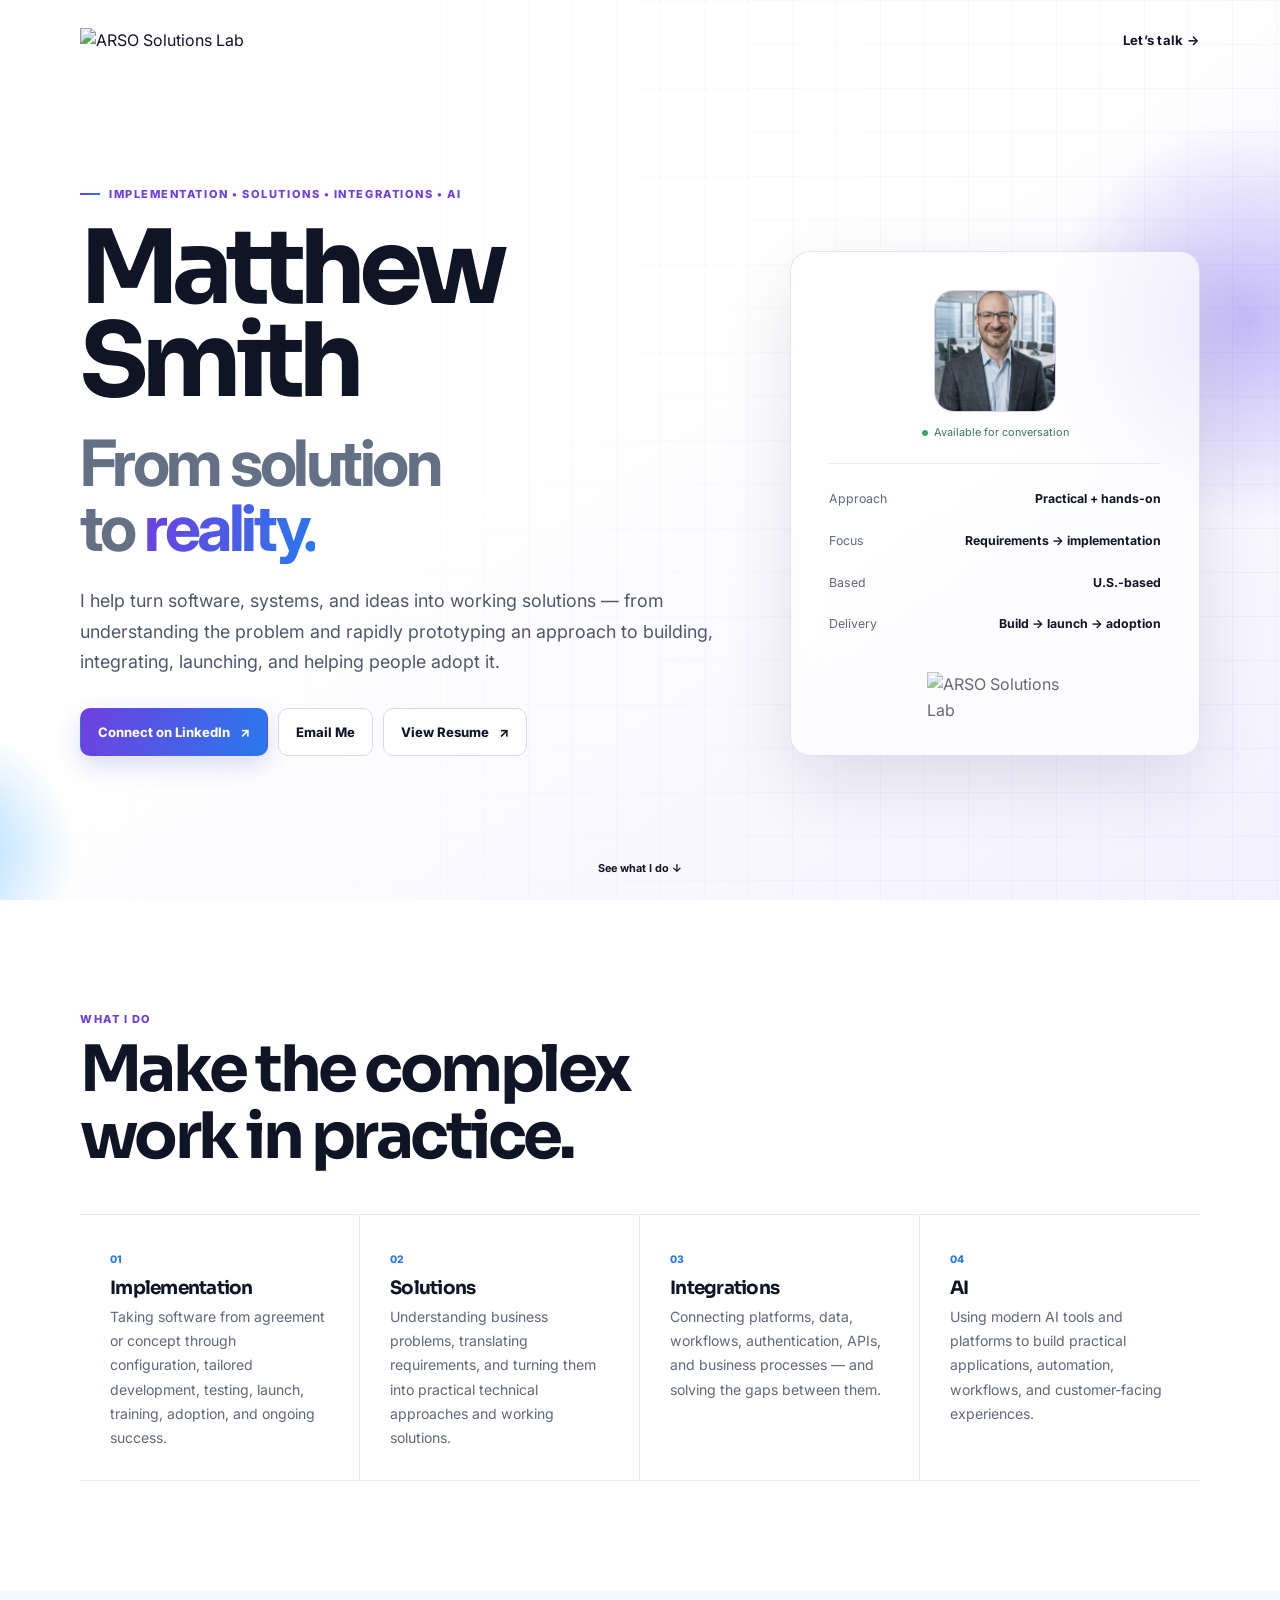
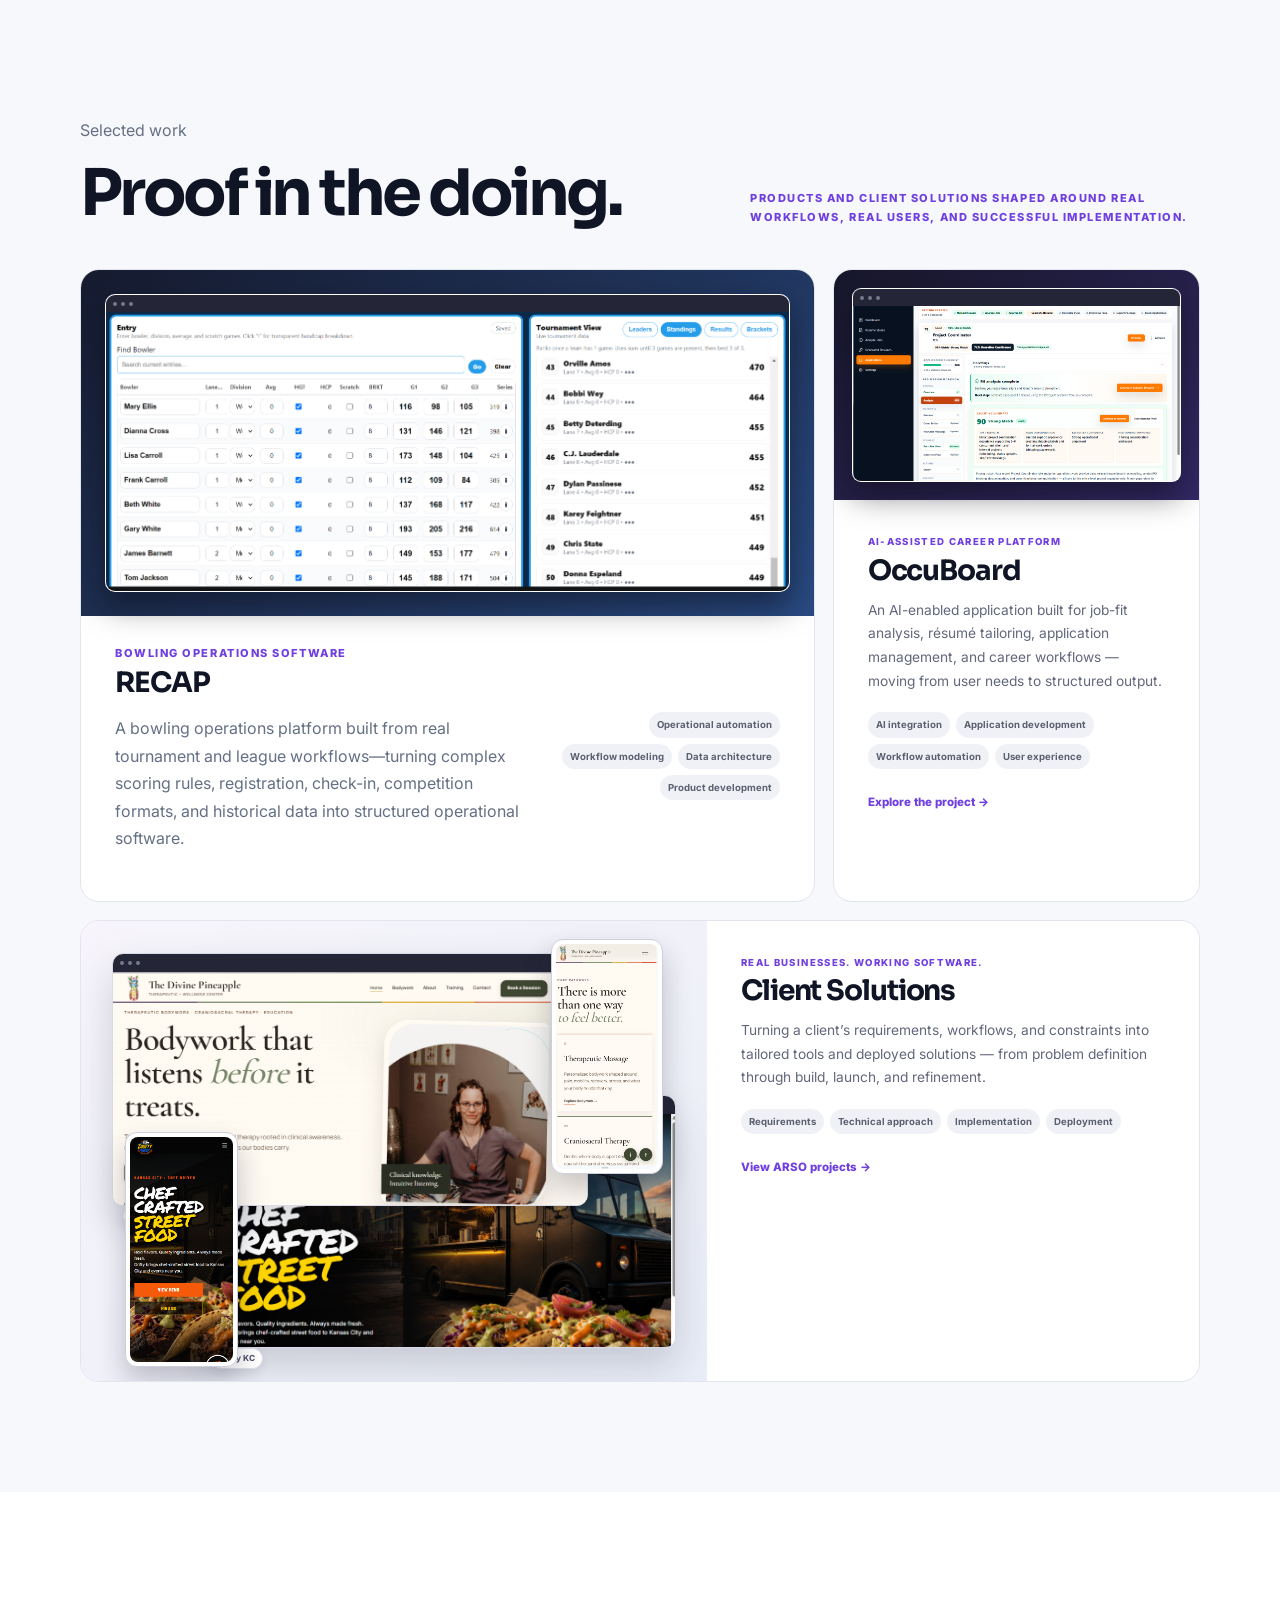
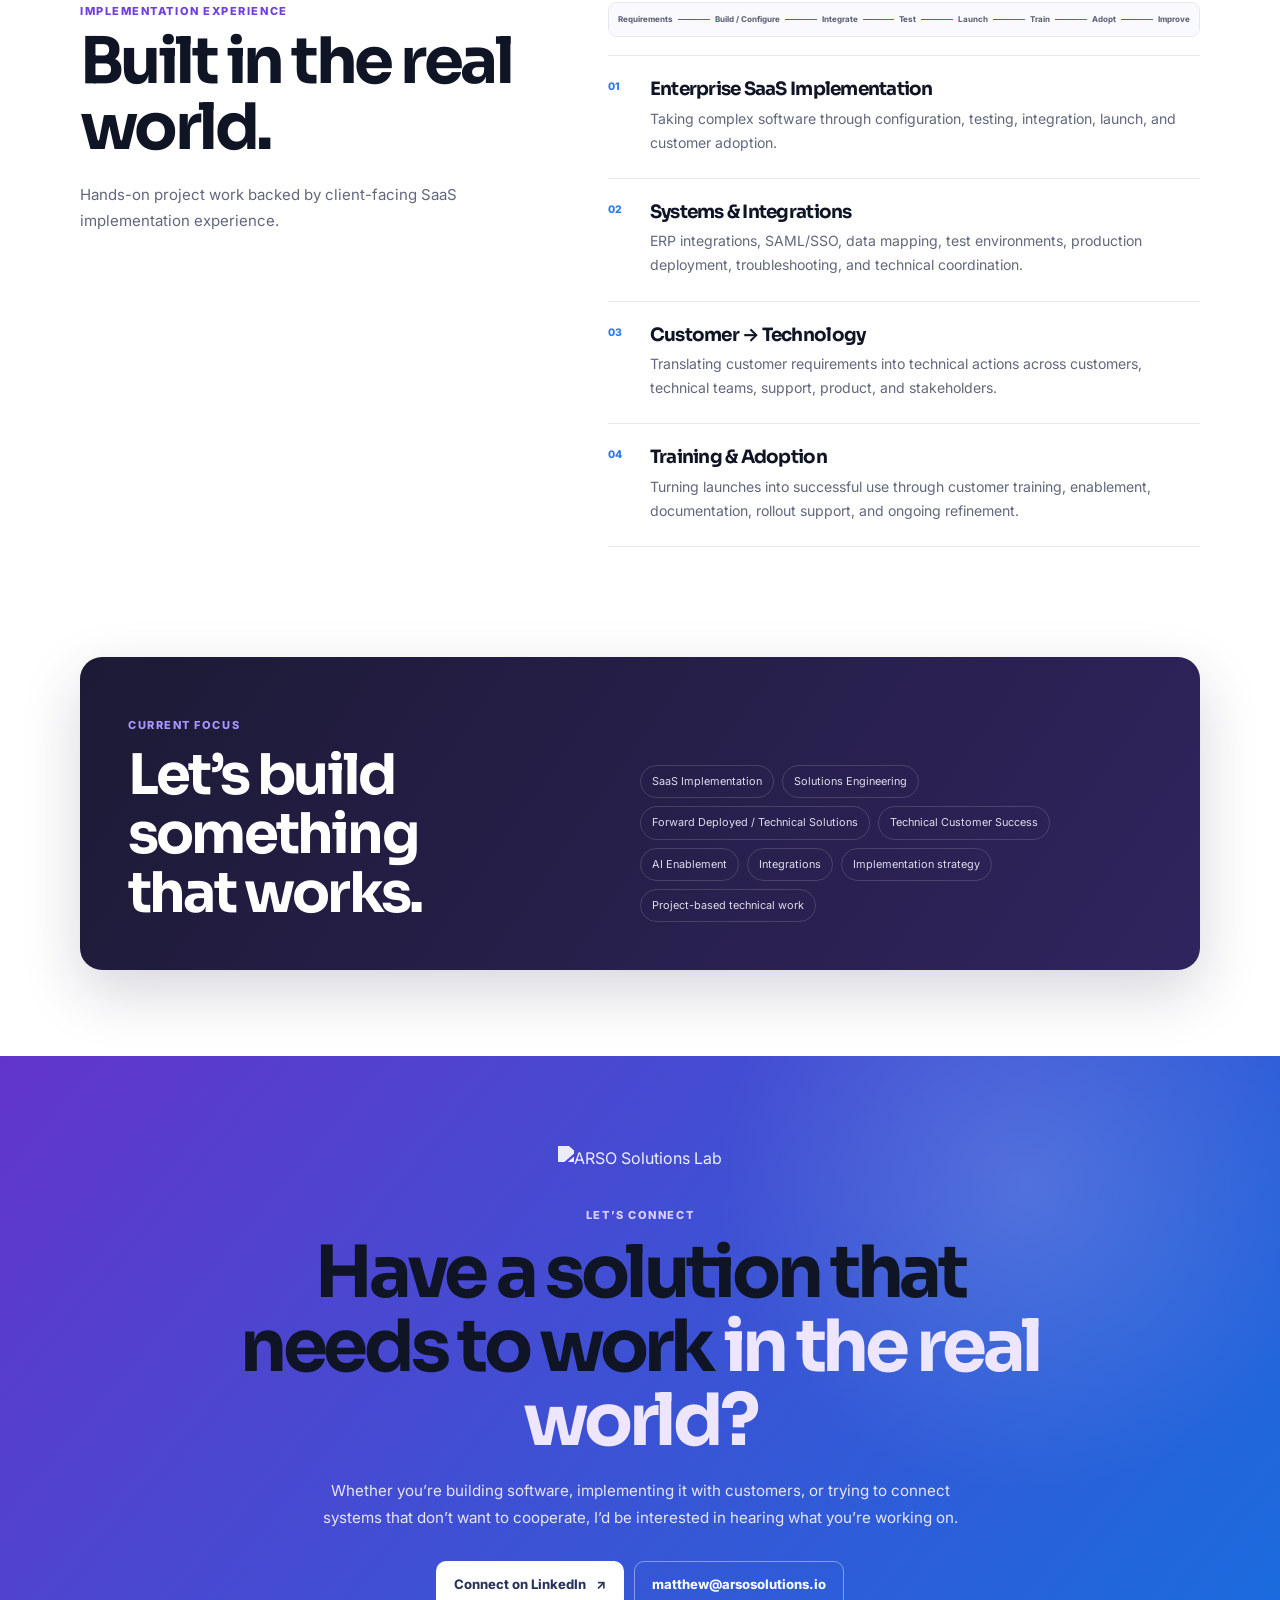
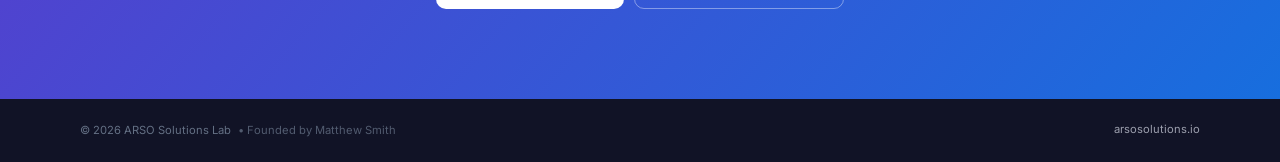
==== commit e1f0872e: "MS update" ====
--- a/connect.html
+++ b/connect.html
@@ -31,9 +31,10 @@
         "@id": "https://www.arsosolutions.io/#matthew-smith",
         "name": "Matthew Smith",
         "url": "https://www.arsosolutions.io/connect.html",
+        "jobTitle": "Founder",
         "sameAs": ["https://www.linkedin.com/in/matthew-smith-72626631/"],
         "knowsAbout": ["SaaS implementation", "Solutions engineering", "Systems integration", "Artificial intelligence", "Workflow design"],
-        "worksFor": { "@id": "https://www.arsosolutions.io/#organization", "@type": "Organization", "name": "ARSO Solutions Lab", "url": "https://www.arsosolutions.io" }
+        "worksFor": { "@id": "https://www.arsosolutions.io/#organization" }
       }
     </script>
     <link rel="preconnect" href="https://fonts.googleapis.com" />
@@ -158,7 +159,7 @@
         </div>
       </section>
     </main>
-    <footer class="connect-footer"><div class="connect-shell"><p>&copy; 2026 ARSO Solutions Lab</p><a href="index.html">arsosolutions.io</a></div></footer>
+    <footer class="connect-footer"><div class="connect-shell"><p><span>&copy; 2026 ARSO Solutions Lab</span><span class="connect-founder-credit"><span aria-hidden="true">&bull;</span> Founded by Matthew Smith</span></p><a href="index.html">arsosolutions.io</a></div></footer>
     <script src="arso-polish.js"></script>
     <script src="ga4-events.js"></script>
   </body>
--- a/styles.css
+++ b/styles.css
@@ -20378,3 +20378,10 @@
 .work-card-recap{display:flex;flex-direction:column;min-height:0}.work-card-recap .recap-visual{height:auto;min-height:0;padding:16px;flex:none}.work-card-recap .app-frame{height:auto}.work-card-recap .recap-visual img{display:block;width:100%;height:auto;aspect-ratio:1375/562;object-fit:contain;object-position:center;background:transparent}.work-card-recap .recap-copy{display:block}.work-card-recap .recap-copy ul{margin-bottom:0}
 @media(min-width:760px){.work-card-recap .recap-visual{height:auto;min-height:0;padding:20px}.work-card-recap .recap-copy{display:grid;grid-template-columns:minmax(0,1fr) minmax(175px,.55fr);align-items:center;gap:22px}.work-card-recap .recap-copy ul{justify-content:flex-end;margin:0}}
 @media(min-width:1040px){.work-card-recap{display:flex;min-height:0;grid-template-columns:none}.work-card-recap .recap-visual{height:auto;min-height:0;padding:24px}.work-card-recap .recap-copy{padding:28px 34px 32px}}
+
+/* RECAP micro-polish: match the shared project eyebrow and tighten its tag grouping. */
+.work-card-recap .recap-copy-main>p:first-child{margin:0 0 5px;text-transform:uppercase;letter-spacing:.14em;font-size:.69rem;font-weight:800;color:var(--c-purple)}.work-card-recap .recap-copy ul{margin-top:12px}
+@media(min-width:760px){.work-card-recap .recap-copy{gap:18px}.work-card-recap .recap-copy ul{margin-top:0}}
+
+/* Keep the custom connect footer aligned with the site's understated founder attribution. */
+.connect-footer p{display:flex;flex-wrap:wrap;gap:.25rem .45rem}.connect-founder-credit{white-space:nowrap;opacity:.78}
